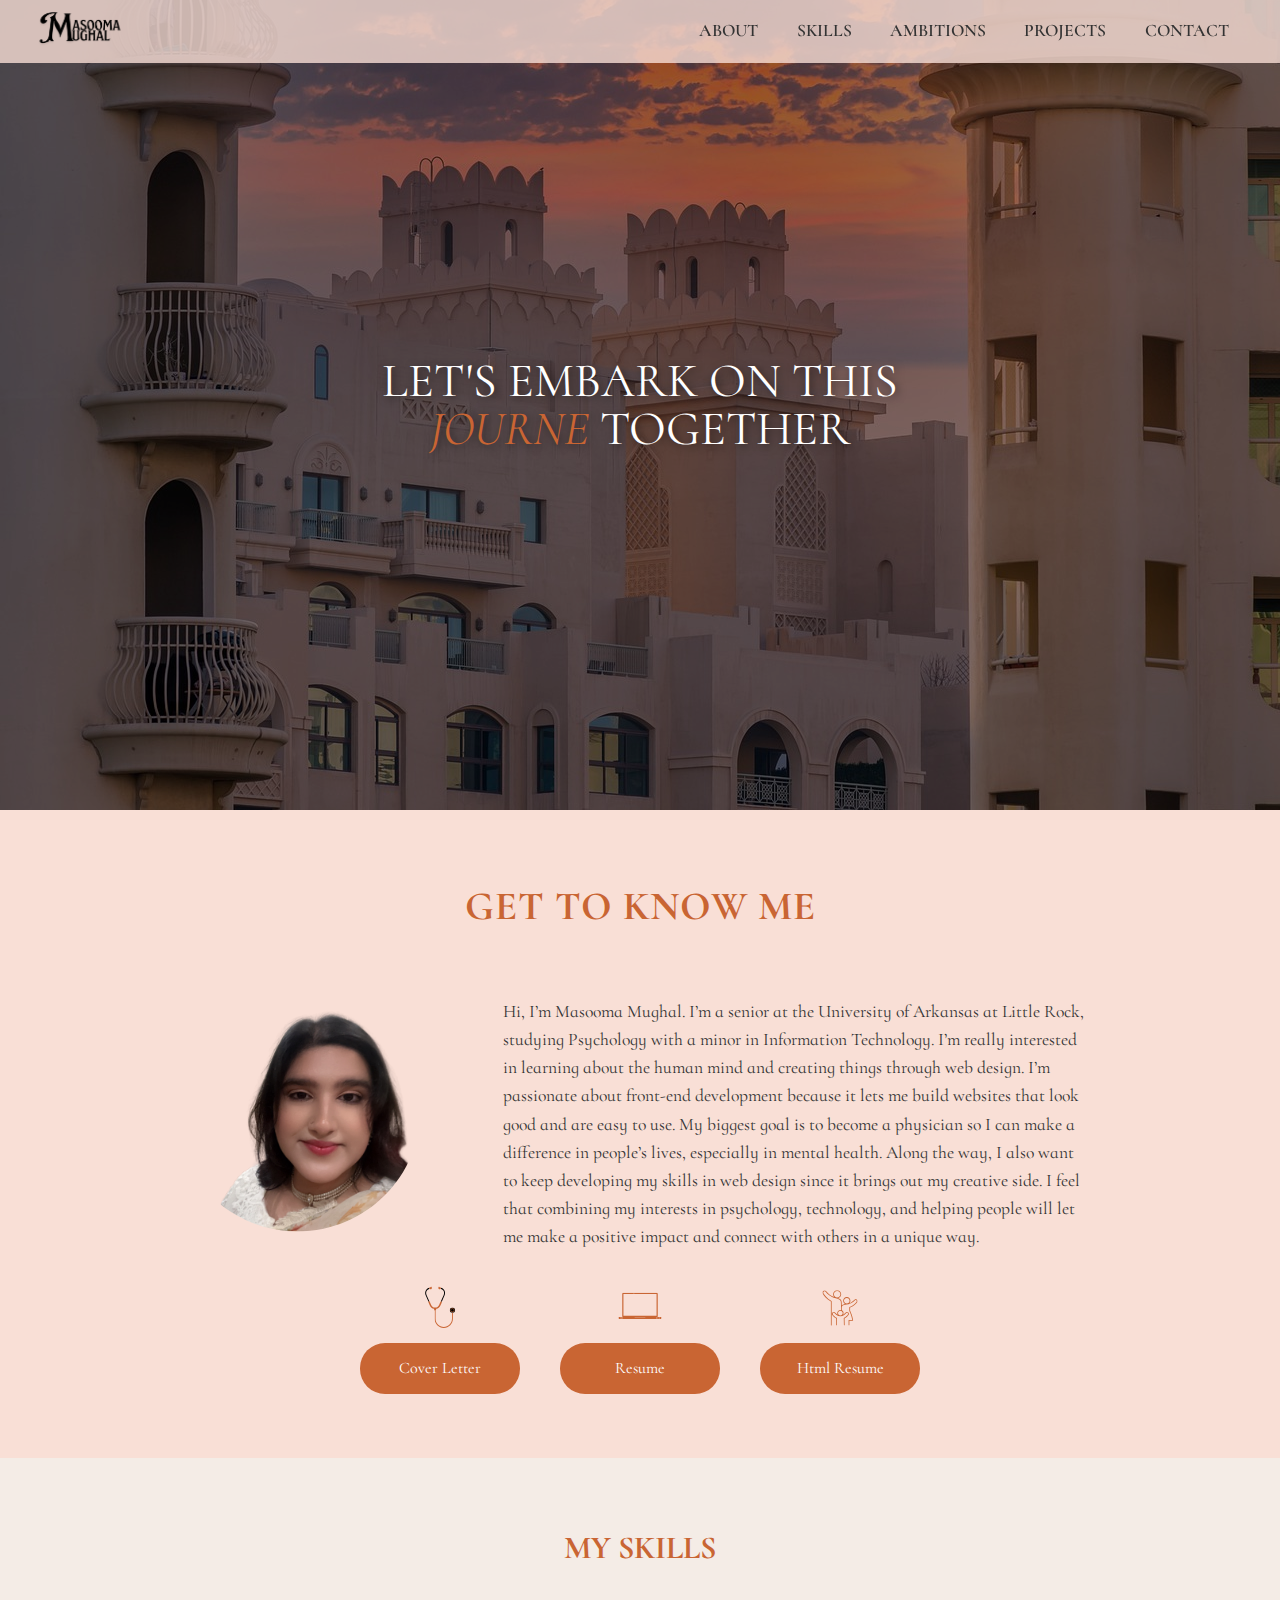
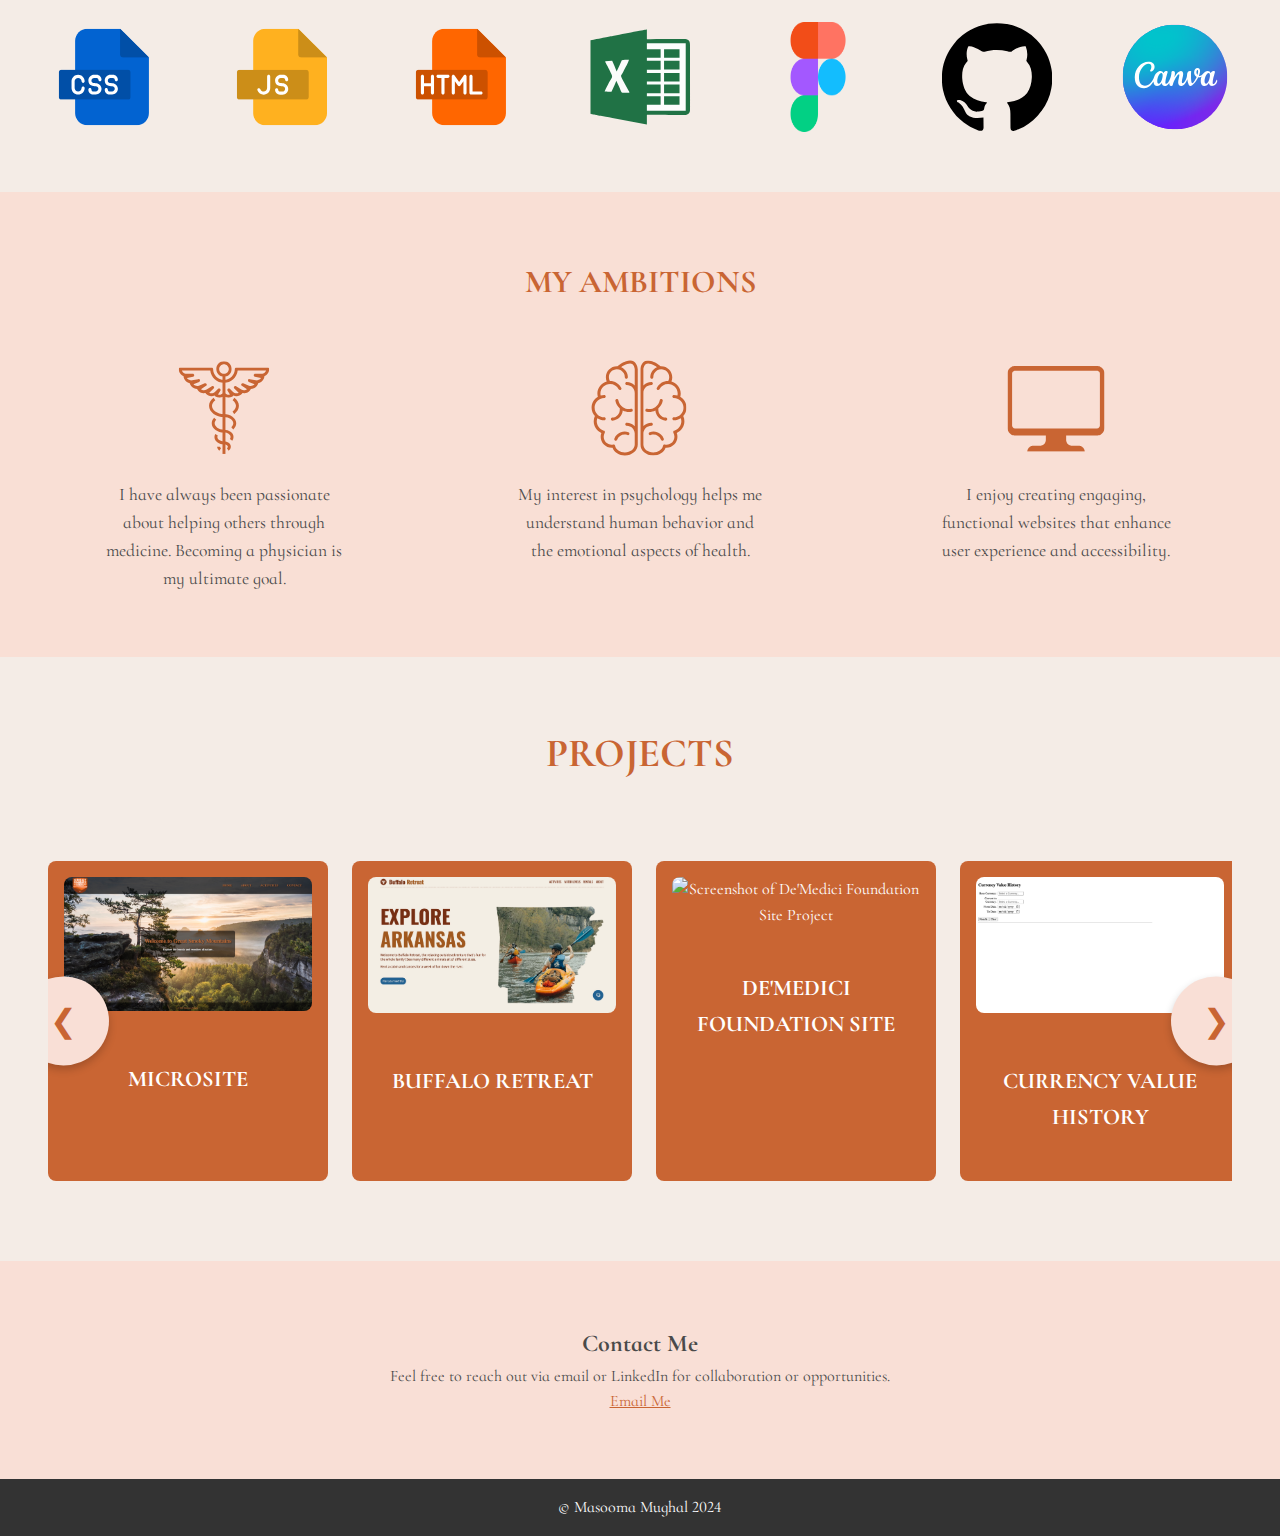
==== index.html @ c928faab "updated portfoilo" ====
<!DOCTYPE html>
<html lang="en">
<head>
   <meta charset="UTF-8">
   <meta name="viewport" content="width=device-width, initial-scale=1.0">
   <title>Masooma Mughal Portfolio</title>
   <!-- Google Fonts -->
   <link href="https://fonts.googleapis.com/css2?family=Cormorant:wght@400;600&family=Cormorant+Infant:wght@400;500&display=swap" rel="stylesheet">
   <!-- Link to stylesheet -->
   <link rel="stylesheet" href="portfolio/assets/css/style.css">
</head>
<body>
  <!-- Navigation Bar -->
<nav>
    <div class="logo">
        <img src="portfolio/assets/img/masooma-logo.svg" alt="Masooma Logo">
    </div>
    <button class="menu-toggle">Menu</button> <!-- Menu button -->
    <ul>
        <li><a href="#about">ABOUT</a></li>
        <li><a href="#skills">SKILLS</a></li>
        <li><a href="#ambitions">AMBITIONS</a></li>
        <li><a href="#portfolio">PROJECTS</a></li>
        <li><a href="#contact">CONTACT</a></li>
    </ul>
</nav>


   <!-- Banner Image Section -->
   <section class="banner-image">
       <img src="portfolio/assets/img/sunset-in-dubai.jpg" alt="Banner Image">
       <div class="banner-text">
        LET'S EMBARK ON THIS<br>
        <span id="dynamic-word">JOURNEY</span> <span class="together">TOGETHER</span>
    </div>
   </section>


  <!-- About Section -->
<section id="about" class="about-section">
    <h2>GET TO KNOW ME</h2>
    <div class="about-content">
        <img src="portfolio/assets/img/sooma-cutout.svg" alt="Masooma's Profile Picture" class="profile-pic">
        <p>Hi, I’m Masooma Mughal. I’m a senior at the University of Arkansas at Little Rock, studying Psychology with a minor in Information Technology. I’m really interested in learning about the human mind and creating things through web design. I’m passionate about front-end development because it lets me build websites that look good and are easy to use. My biggest goal is to become a physician so I can make a difference in people’s lives, especially in mental health. Along the way, I also want to keep developing my skills in web design since it brings out my creative side. I feel that combining my interests in psychology, technology, and helping people will let me make a positive impact and connect with others in a unique way.</p>
    </div>
    
    <div class="buttons">
        <div class="btn-container">
            <img src="portfolio/assets/img/sethscope.svg" alt="Icon 1" class="button-icon">
            <a href="https://drive.google.com/file/d/1x0QxEEJmFG9HMwFj6NWPF2C_slLQtv8p/view?usp=sharing" class="btn" target="_blank">Cover Letter</a>
        </div>
        <div class="btn-container">
            <img src="portfolio/assets/img/laptop.svg" alt="Icon 2" class="button-icon">
            <a href="https://drive.google.com/file/d/1Rj_XB2b33mhzotDaiULtTZigD0vgvh0o/view?usp=sharing" class="btn" target="_blank">Resume</a>
        </div>
        <div class="btn-container">
            <img src="portfolio/assets/img/family.svg" alt="Icon 3" class="button-icon">
            <a href="https://drive.google.com/file/d/1Rj_XB2b33mhzotDaiULtTZigD0vgvh0o/view?usp=sharing" class="btn" target="_blank">Html Resume</a>
        </div>
    </div>
</section>

<!-- Skills Section -->
<section id="my skills" class="skills-section">
    <h2>MY SKILLS</h2>
    <div class="skills-grid">
        <div class="skills">
            <img src="portfolio/assets/img/css.svg" alt="CSS Icon">
            
        </div>
        <div class="skills">
            <img src="portfolio/assets/img/js.svg" alt="excel Icon">
            
        </div>
        <div class="skills">
         <img src="portfolio/assets/img/htmls.svg" alt="Figma Icon">
            
        </div>
        <div class="skills">
         <img src="portfolio/assets/img/excel.svg" alt="JavaScript Icon">
     </div>
 <div class="skills">
  <img src="portfolio/assets/img/figma.png" alt="github Icon">
  
</div>
<div class="skills">
 <img src="portfolio/assets/img/github.svg" alt="html Icon">
 
</div>
<div class="skills">
 <img src="portfolio/assets/img/canvas.svg" alt="canva Icon">
 
</div>
    </div>
</section>

<!-- Ambitions Section -->
   <section id="ambitions" class="ambitions-section">
       <h2>MY AMBITIONS</h2>
       <div class="ambitions-grid">
           <div class="ambition">
               <img src="portfolio/assets/img/medicine-icon.svg" alt="Medicine Icon">
               <p>I have always been passionate about helping others through medicine. Becoming a physician is my ultimate goal.</p>
           </div>
           <div class="ambition">
               <img src="portfolio/assets/img/brain-icon.svg" alt="Psychology Icon">
               <p>My interest in psychology helps me understand human behavior and the emotional aspects of health.</p>
           </div>
           <div class="ambition">
            <img src="portfolio/assets/img/web-design.svg" alt="Psychology Icon">
               <p>I enjoy creating engaging, functional websites that enhance user experience and accessibility.</p>
           </div>
       </div>
   </section>


  <!-- Carousel Section -->
<section id="project" class="project-section">
    <h2>PROJECTS</h2>

    <!-- Carousel container -->
    <div class="carousel-container">
        <!-- Left Button -->
        <button class="carousel-button left-button" aria-label="Scroll Left">&#10094;</button>

        <!-- Carousel (scrollable area) -->
        <div class="carousel">
            <div class="project-card">
                <a href="https://soomamrm.github.io/it-garnet/microsite/home.html" target="_blank">
                    <img src="portfolio/assets/img/microsite.jpeg" alt="Screenshot of Microsite Project" class="project-screenshot">
                    <h3>MICROSITE</h3>
                </a>
            </div>
            <div class="project-card">
                <a href="https://pd-ualr.github.io/buffalo-retreat/index.html" target="_blank">
                    <img src="portfolio/assets/img/buffalo-retreat.jpeg" alt="Screenshot of Buffalo Retreat Project" class="project-screenshot">
                    <h3>BUFFALO RETREAT</h3>
                </a>
            </div>
            <div class="project-card">
                <a href="https://web-projects.net/hoo/" target="_blank">
                    <img src="portfolio/assets/img/demedici.png" alt="Screenshot of De'Medici Foundation Site Project" class="project-screenshot">
                    <h3>DE'MEDICI FOUNDATION SITE</h3>
                </a>
            </div>
            <div class="project-card">
                <a href="https://soomamrm.github.io/it-garnet/currency-value-history/index.html" target="_blank">
                    <img src="portfolio/assets/img/currency.jpeg" alt="Screenshot of Currency Value History Project" class="project-screenshot">
                    <h3>CURRENCY VALUE HISTORY</h3>
                </a>
            </div>
            <div class="project-card">
                <a href="https://soomamrm.github.io/it-garnet/conversions/index.html" target="_blank">
                    <img src="portfolio/assets/img/conversions.jpeg" alt="Screenshot of Conversions Project" class="project-screenshot">
                    <h3>CONVERSIONS</h3>
                </a>
            </div>
            <div class="project-card">
                <a href="https://soomamrm.github.io/it-garnet/validation/index.html" target="_blank">
                    <img src="portfolio/assets/img/registration.jpeg" alt="Screenshot of Validation Project" class="project-screenshot">
                    <h3>VALIDATION</h3>
                </a>
            </div>
            <div class="project-card">
                <a href="https://drive.google.com/file/d/1u0ujUxqV16D5gy06KlxVCawCpDGuU0lc/view?usp=sharing" target="_blank">
                    <img src="portfolio/assets/img/jewlery-data.png" alt="Screenshot of Psychology Writing Example" class="project-screenshot">
                    <h3>DATA SYSTEM EXAMPLE</h3>
                </a>
            </div>
            <div class="project-card">
                <a href="https://drive.google.com/file/d/1u0ujUxqV16D5gy06KlxVCawCpDGuU0lc/view?usp=sharing" target="_blank">
                    <img src="portfolio/assets/img/school-sheets.png" alt="Screenshot of Psychology Writing Example" class="project-screenshot">
                    <h3>DATA SYSTEM EXAMPLE</h3>
                </a>
            </div>
            <div class="project-card">
                <a href="https://drive.google.com/file/d/1u0ujUxqV16D5gy06KlxVCawCpDGuU0lc/view?usp=sharing" target="_blank">
                    <img src="portfolio/assets/img/ticket-sales.png" alt="Screenshot of Psychology Writing Example" class="project-screenshot">
                    <h3>DATA SYSTEM EXAMPLE</h3>
                </a>
            </div>
            <div class="project-card">
                <a href="https://drive.google.com/file/d/1tBxlEsE6HQzP--ibUH8a_XXVNz5GhV8-/view?usp=sharing" target="_blank">
                    <img src="portfolio/assets/img/psyc-writing.jpeg" alt="Screenshot of Psychology Writing Example" class="project-screenshot">
                    <h3>PSYCHOLOGY WRITING EXAMPLE</h3>
                </a>
            </div>
            <div class="project-card">
                <a href="https://drive.google.com/file/d/1In1-hjfKnXlysmwNbu_AYdip2AE2Jyna/view?usp=sharing" target="_blank">
                    <img src="portfolio/assets/img/psyc-research.jpeg" alt="Screenshot of Psychology Research Example" class="project-screenshot">
                    <h3>PSYCHOLOGY WRITING EXAMPLE</h3>
                </a>
            </div>
            <div class="project-card">
                <a href="https://drive.google.com/file/d/1u0ujUxqV16D5gy06KlxVCawCpDGuU0lc/view?usp=sharing" target="_blank">
                    <img src="portfolio/assets/img/psyc-expample.jpeg" alt="Screenshot of Psychology Writing Example" class="project-screenshot">
                    <h3>PSYCHOLOGY WRITING EXAMPLE</h3>
                </a>
            </div>  
        </div>

        <!-- Right Button -->
        <button class="carousel-button right-button" aria-label="Scroll Right">&#10095;</button>
    </div>
</section>
   <!-- Contact Section -->
   <section id="contact" class="contact-section">
       <h2>Contact Me</h2>
       <p>Feel free to reach out via email or LinkedIn for collaboration or opportunities.</p>
       <a href="mailto:masooma@example.com">Email Me</a>
   </section>


   <!-- Footer -->
   <footer>
       <p>© Masooma Mughal 2024</p>
   </footer>


   <!-- JavaScript for typing effect -->
   <script src="portfolio/assets/script/script.js"></script>
</body>
</html>
---- portfolio/assets/css/style.css ----
/* General reset */
* {
    margin: 0;
    padding: 0;
    box-sizing: border-box;
 }
 
 
 body {
    font-family: 'Cormorant Infant', serif;
    line-height: 1.6;
    background-color: rgb(249,223,214); /* Background color */
    color: #4a4a4a; /* Body Text */
 }
 
 
 /* Navbar styling */
 nav {
    display: flex;
    justify-content: space-between;
    align-items: center;
    padding: 0.2em 2em; 
    background-color: rgb(249,223,214,0.8);/* Nav bar color */
    position: fixed;
    width: 100%;
    z-index: 100;
    top: 0;
 }
 
 
 nav ul {
    display: flex;
    list-style: none;
 }
 
 
 nav ul li {
    margin: 0 1.2em; 
 }
 
 
 nav ul li a {
    color: #333;
    text-decoration: none;
    font-family: 'Cormorant', serif;
    font-size: 1.1em; 
    font-weight: 600;
    transition: color 0.3s;
 }
 
 
 nav ul li a:hover {
    color: #C96533;
 }
 
 
 .logo img {
    width: 6rem;
 }
 
 
 /* Banner Image */
 .banner-image {
    position: relative;
    text-align: center;
    color: white;
    height: 90vh;
    overflow: hidden;
 }
 
 
 .banner-image img {
    width: 100%;
    height: 100%;
    object-fit: cover;
    filter: brightness(60%); 
 }
 
 
 /* Phrase on Banner Image */
 .banner-text {
   position: absolute;
   top: 50%;
   left: 50%;
   transform: translate(-50%, -50%);
   font-size: 3em;
   font-family: 'Cormorant', serif;
   color: white;
   text-shadow: 2px 2px 8px rgba(0, 0, 0, 0.5);
   line-height: 1; 
}

#dynamic-word {
   color: #C96533; 
   margin-bottom: 0; 
   font-style: italic; 
}


 
/* Import Google Fonts */
@import url('https://fonts.googleapis.com/css2?family=Cormorant:wght@400;600&family=Cormorant+Infant:wght@400;500&display=swap');

/* About Section */
.about-section {
   padding: 4em 2em;
   background-color: #F9DFD6;
   text-align: center;
}

.about-section h2 {
   font-size: 2.5rem;
   color: #C96533;
   margin-bottom: 1.5em;
   text-transform: uppercase;
   letter-spacing: 1px;
   font-family: 'Cormorant', serif;
}

.about-content {
   display: grid;
   grid-template-columns: 1fr 2fr;
   gap: 20px;
   align-items: center;
   max-width: 900px;
   margin: 0 auto;
   text-align: left;
}

.profile-pic {
   width: 250px;
   height: 250px;
   border-radius: 50%;
   object-fit: cover;
   position: relative;
   z-index: 2;
}

.about-content p {
   font-size: 1.1rem;
   line-height: 1.6;
   color: #333;
   max-width: 600px;
   margin: 0 auto;
   font-weight: normal;
   font-family: 'Cormorant Infant', serif;
}

.buttons {
   display: flex;
   justify-content: center;
   gap: 40px;
   margin-top: 2em;
}

.btn-container {
   display: flex;
   flex-direction: column;
   align-items: center;
   text-align: center;
}

.button-icon {
   width: 50px;
   height: 50px;
   margin-bottom: 10px;
   transition: transform 0.3s ease;
}

.button-icon:hover {
   transform: scale(1.2);
}

.btn {
   padding: 0.8em 1.5em; /* Reduced padding for a slimmer button */
   background-color: #C96533;
   color: #fff;
   font-size: 1rem; /* Adjusted font size for balance */
   text-decoration: none;
   border-radius: 25px;
   display: inline-block;
   width: 160px; /* Fixed width to ensure all buttons are uniform */
   text-align: center;
   transition: background-color 0.3s ease, transform 0.3s ease;
}

.btn:hover {
   background-color: #a5532b;
   transform: translateY(-5px);
}

.btn:active {
   transform: translateY(1px);
}

 
 
 /* Ambitions Section */
 .ambitions-section {
    padding: 4em 2em;
    background-color: #f9dfd5; 
    text-align: center;
    margin-top: -20px; 
 }
 
 
 .ambitions-section h2 {
    font-size: 2em;
    font-weight: bold; 
    margin-bottom: 1.5em; 
    color:#C96533
 }
 
 
 .ambitions-grid {
    display: grid;
    grid-template-columns: repeat(3, 1fr); 
    gap: 2em; 
    justify-items: center; 
 }
 
 
 .ambition {
    display: flex;
    flex-direction: column;
    align-items: center;
    width: 250px; 
    text-align: center;
 }
 
 
 .ambition img, .ambition svg {
    width: 110px; 
    height: 110px;
    margin-bottom: 1em;
 }
 
 
 .ambition svg {
    stroke: #C96533; 
    stroke-width: 1.5; 
 }
 
 
 .ambition p {
    font-size: 1.1em;
    color: #4a4a4a; 
    line-height: 1.6;
 }

 /* Skills Section */
.skills-section {
   padding: 4em 2em;
   background-color: #f4ece6; /* Matching background color with Ambitions */
   text-align: center;
}

.skills-section h2 {
   font-size: 2em;
   font-weight: bold;
   margin-bottom: 1.5em;
   color:#C96533
}

.skills-grid {
   display: grid;
   grid-template-columns: repeat(auto-fit, minmax(120px, 1fr)); /* Flexible columns */
   gap: 2em;
   justify-items: center;
}

.skills {
   display: flex;
   flex-direction: column;
   align-items: center;
   text-align: center;
}

.skills img, .skills svg {
   width: 110px;
   height: 110px;
   margin-bottom: 1em;
}

.skills svg {
   stroke: #C96533;
   stroke-width: 1.5;
}

.skills p {
   font-size: 1.1em;
   color: #4a4a4a;
   line-height: 1.6;
}

/* Skills Section Image and SVG hover effect */
.skills img,
.skills svg {
    transition: transform 0.3s ease, opacity 0.3s ease; /* Smooth transition for transform and opacity */
}

/* Hover effect */
.skills img:hover,
.skills svg:hover {
    transform: scale(1.2); /* Slight zoom effect */
    opacity: 0.8; /* Slight opacity reduction */
}

/* Project Section */
.project-section {
   padding: 4em 2em;
   background-color: #f4ece6;
   text-align: center;
}

.project-section h2 {
   color: #C96533;
   font-family: 'Cormorant', serif;
   font-size: 2.5rem;
   margin-bottom: 1.5em;
}

/* Carousel container styles */
.carousel-container {
   position: relative;
   display: flex;
   align-items: center;
   justify-content: center;
   overflow: hidden;
   width: calc(100% - 2em); /* Adjust to show only 3 cards */
   margin: 0 auto;
}

/* Carousel (scrollable area) */
.carousel {
   display: flex;
   gap: 1.5em; /* Adjusted gap between cards */
   overflow-x: auto;
   scroll-behavior: smooth;
   padding: 1em 0;
   width: calc(100% * 3); /* Ensures 3 cards are shown */
   -ms-overflow-style: none;  /* Hide scrollbar in IE */
   scrollbar-width: none;  /* Hide scrollbar in Firefox */
}

.carousel::-webkit-scrollbar {
   display: none;  /* Hide scrollbar in Webkit browsers (Chrome, Safari) */
}

/* Project Card Styles */
.project-card {
   min-width: 280px; /* Larger width for the cards */
   max-width: 320px; /* Larger max width for the cards */
   background-color: #C96533; /* Updated background color */
   padding: 1em;
   color: white;
   text-align: center;
   border-radius: 8px;
   transition: transform 0.3s;
   text-decoration: none; /* Remove link highlighting */
}

.project-card h3 {
   color: white;
   font-size: 1.4rem; /* Slightly larger text size */
}

.project-card:hover {
   transform: scale(1.1); /* Slight zoom on hover */
}

.project-screenshot {
   width: 100%;
   height: auto;
   border-radius: 8px;
   margin-bottom: 0.5em;
}

/* Button styles for carousel */
.carousel-button {
   position: absolute;
   top: 50%;
   transform: translateY(-50%);
   background-color: #F9DFD6; /* Light color to contrast the buttons */
   color: #C96533; /* Button color to match the theme */
   border: none;
   font-size: 2rem;
   cursor: pointer;
   padding: 0.8em 1em;
   border-radius: 50%;
   z-index: 2;
   box-shadow: 0 4px 8px rgba(0, 0, 0, 0.2); /* Added shadow for visibility */
}

.left-button {
   left: -30px;
}

.right-button {
   right: -30px;
}

/* Button hover effect */
.carousel-button:hover {
   background-color: #C96533;
   color: white;
}
/* Ensure no underline for links or text in the carousel */
.carousel .project-card a {
   text-decoration: none; /* Removes underline */
   color: white; /* Keeps the text color white if needed */
}

/* Add any other styles to make sure the text appears as you want without underlines */
.carousel .project-card h3 {
   color: white;
   font-size: 1.4rem;
   font-weight: bold;
   margin-top: 1.5em;
}

 
 /* Contact Section */
 .contact-section {
    padding: 4em 2em;
    background-color: #F9DFD6; 
    text-align: center;
 }
 
 
 .contact-section a {
    color: #C96533; 
 }
 
 
 /* Footer */
 footer {
    text-align: center;
    padding: 1em;
    background-color: #333;
    color: white;
 }
 /* Mobile Styles */
@media (max-width: 768px) {
   nav {
      display:block;
       padding: 1em; 
   }

   .about-content  {
      grid-template-columns:1fr;
   }

   .ambitions-grid {
      grid-template-columns:1fr;
   }

   .projects-grid {
      grid-template-columns:1fr;
   }

   nav ul {
       flex-direction: column; /* Stack menu items vertically */
       width: 100%; /* Make ul take full width */
       padding: 0; /* Remove padding */
       display: none; /* Hide the menu by default */
   }

   nav.active ul {
       display: flex; /* Show the menu when nav is active */
   }

   nav ul li {
       margin: 0.5em 0; /* Spacing between items */
       width: 100%; /* Full width for each item */
   }

   .menu-toggle {
       display: block; /* Show menu toggle button */
       cursor: pointer;
       padding: 0.5em 1em; 
       background-color: #C96533; 
       color: white; 
       border: none;
       border-radius: 5px; /* Rounded corners */
   }
}

/* Hide the toggle button by default on larger screens */
@media (min-width: 769px) {
   .menu-toggle {
       display: none; /* Hide toggle button on larger screens */
   }
}

/* Tablet Styles */
@media (min-width: 769px) and (max-width: 1024px) {
   .projects-grid {
       grid-template-columns: repeat(2, 1fr); /* Two columns on tablet */
   }

   .project-card {
       padding: 1.5em; 
   }

   .banner-text {
       font-size: 2.5em; 
   }
}
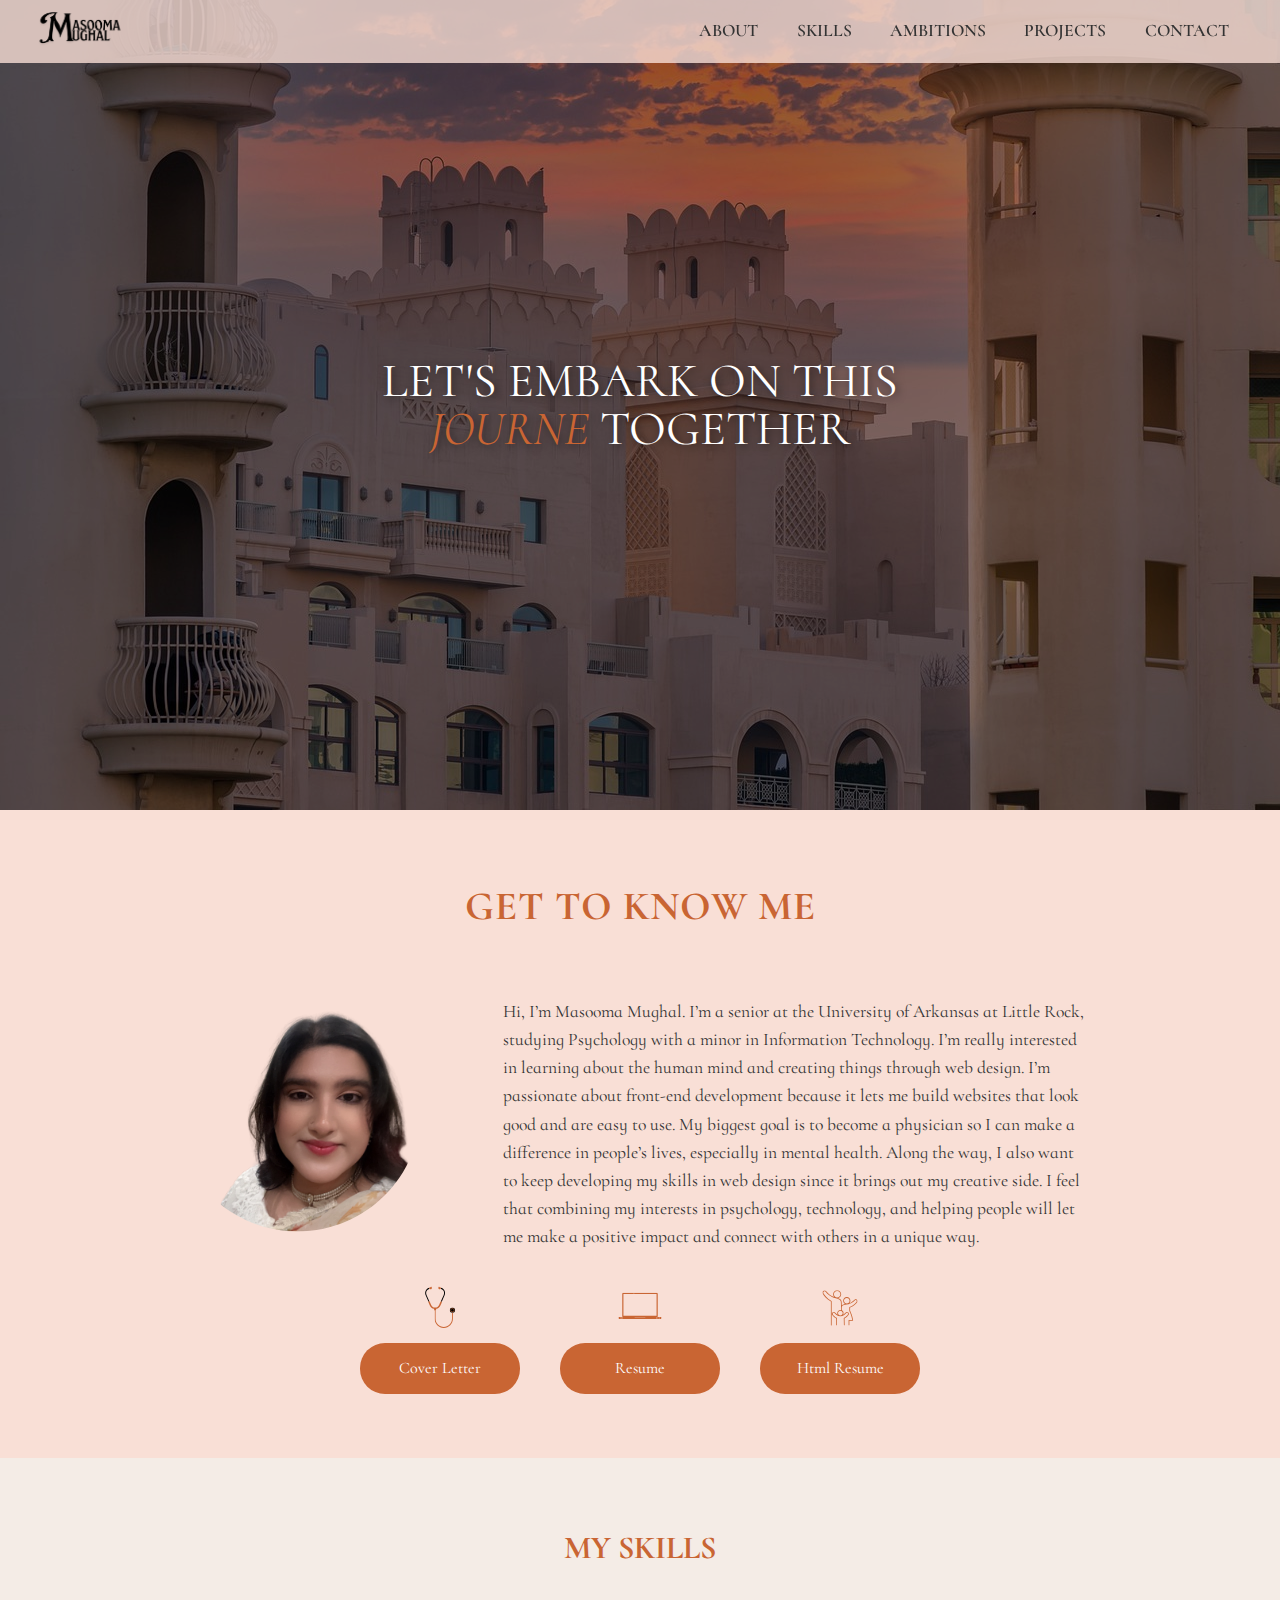
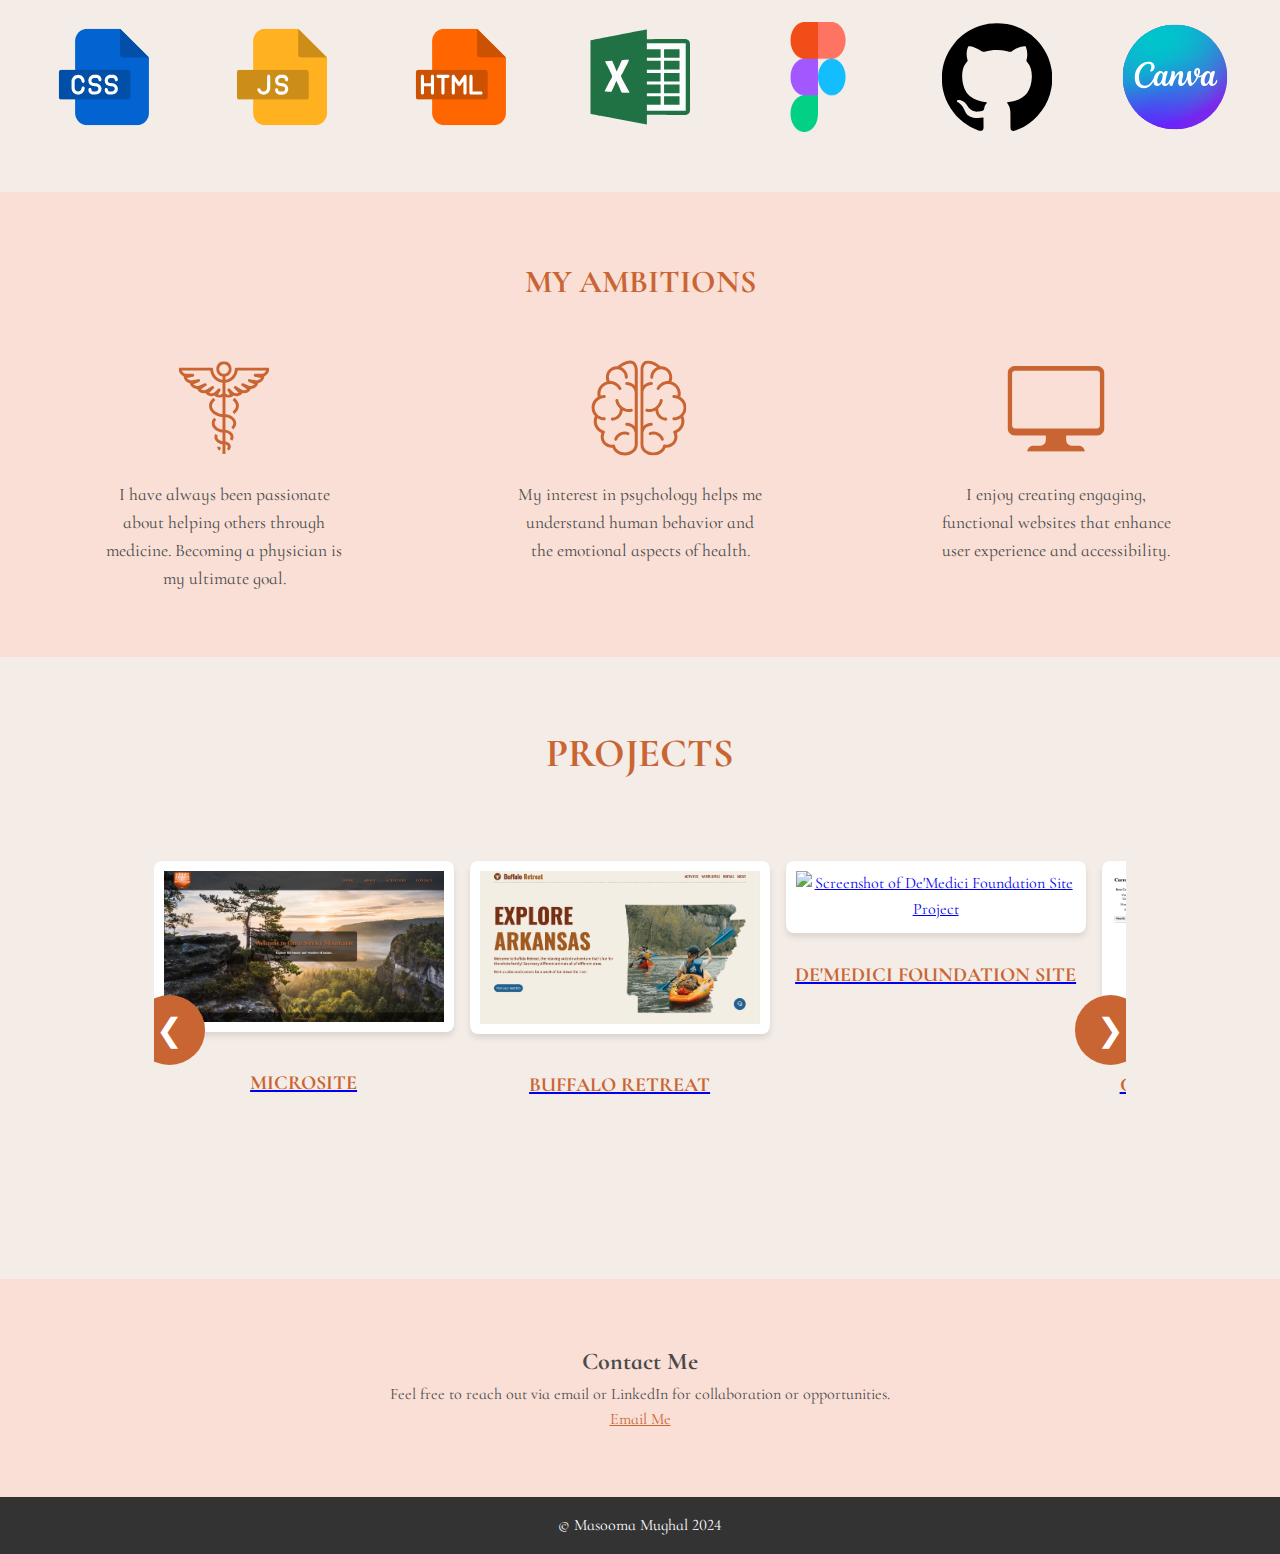
==== commit 99677c6b: "updated portfoilo" ====
--- a/index.html
+++ b/index.html
@@ -125,73 +125,74 @@
 
         <!-- Carousel (scrollable area) -->
         <div class="carousel">
-            <div class="project-card">
+            <!-- Project Images with Text -->
+            <div class="project">
                 <a href="https://soomamrm.github.io/it-garnet/microsite/home.html" target="_blank">
                     <img src="portfolio/assets/img/microsite.jpeg" alt="Screenshot of Microsite Project" class="project-screenshot">
                     <h3>MICROSITE</h3>
                 </a>
             </div>
-            <div class="project-card">
+            <div class="project">
                 <a href="https://pd-ualr.github.io/buffalo-retreat/index.html" target="_blank">
                     <img src="portfolio/assets/img/buffalo-retreat.jpeg" alt="Screenshot of Buffalo Retreat Project" class="project-screenshot">
                     <h3>BUFFALO RETREAT</h3>
                 </a>
             </div>
-            <div class="project-card">
+            <div class="project">
                 <a href="https://web-projects.net/hoo/" target="_blank">
                     <img src="portfolio/assets/img/demedici.png" alt="Screenshot of De'Medici Foundation Site Project" class="project-screenshot">
                     <h3>DE'MEDICI FOUNDATION SITE</h3>
                 </a>
             </div>
-            <div class="project-card">
+            <div class="project">
                 <a href="https://soomamrm.github.io/it-garnet/currency-value-history/index.html" target="_blank">
                     <img src="portfolio/assets/img/currency.jpeg" alt="Screenshot of Currency Value History Project" class="project-screenshot">
                     <h3>CURRENCY VALUE HISTORY</h3>
                 </a>
             </div>
-            <div class="project-card">
+            <div class="project">
                 <a href="https://soomamrm.github.io/it-garnet/conversions/index.html" target="_blank">
                     <img src="portfolio/assets/img/conversions.jpeg" alt="Screenshot of Conversions Project" class="project-screenshot">
                     <h3>CONVERSIONS</h3>
                 </a>
             </div>
-            <div class="project-card">
+            <div class="project">
                 <a href="https://soomamrm.github.io/it-garnet/validation/index.html" target="_blank">
                     <img src="portfolio/assets/img/registration.jpeg" alt="Screenshot of Validation Project" class="project-screenshot">
                     <h3>VALIDATION</h3>
                 </a>
             </div>
-            <div class="project-card">
-                <a href="https://drive.google.com/file/d/1u0ujUxqV16D5gy06KlxVCawCpDGuU0lc/view?usp=sharing" target="_blank">
-                    <img src="portfolio/assets/img/jewlery-data.png" alt="Screenshot of Psychology Writing Example" class="project-screenshot">
+            <div class="project">
+                <a href="https://drive.google.com/file/d/1u0ujUxqV16D5gy06KlxVCawCpDGuU0lc/view?usp=sharing" target="_blank">
+                    <img src="portfolio/assets/img/jewlery-data.png" alt="Screenshot of Data System Example" class="project-screenshot">
                     <h3>DATA SYSTEM EXAMPLE</h3>
                 </a>
             </div>
-            <div class="project-card">
-                <a href="https://drive.google.com/file/d/1u0ujUxqV16D5gy06KlxVCawCpDGuU0lc/view?usp=sharing" target="_blank">
-                    <img src="portfolio/assets/img/school-sheets.png" alt="Screenshot of Psychology Writing Example" class="project-screenshot">
+            <div class="project">
+                <a href="https://drive.google.com/file/d/1u0ujUxqV16D5gy06KlxVCawCpDGuU0lc/view?usp=sharing" target="_blank">
+                    <img src="portfolio/assets/img/school-sheets.png" alt="Screenshot of Data System Example" class="project-screenshot">
                     <h3>DATA SYSTEM EXAMPLE</h3>
                 </a>
             </div>
-            <div class="project-card">
-                <a href="https://drive.google.com/file/d/1u0ujUxqV16D5gy06KlxVCawCpDGuU0lc/view?usp=sharing" target="_blank">
-                    <img src="portfolio/assets/img/ticket-sales.png" alt="Screenshot of Psychology Writing Example" class="project-screenshot">
+            <div class="project">
+                <a href="https://drive.google.com/file/d/1u0ujUxqV16D5gy06KlxVCawCpDGuU0lc/view?usp=sharing" target="_blank">
+                    <img src="portfolio/assets/img/ticket-sales.png" alt="Screenshot of Data System Example" class="project-screenshot">
                     <h3>DATA SYSTEM EXAMPLE</h3>
                 </a>
             </div>
-            <div class="project-card">
+            <div class="project">
                 <a href="https://drive.google.com/file/d/1tBxlEsE6HQzP--ibUH8a_XXVNz5GhV8-/view?usp=sharing" target="_blank">
                     <img src="portfolio/assets/img/psyc-writing.jpeg" alt="Screenshot of Psychology Writing Example" class="project-screenshot">
                     <h3>PSYCHOLOGY WRITING EXAMPLE</h3>
                 </a>
             </div>
-            <div class="project-card">
+            <div class="project">
                 <a href="https://drive.google.com/file/d/1In1-hjfKnXlysmwNbu_AYdip2AE2Jyna/view?usp=sharing" target="_blank">
                     <img src="portfolio/assets/img/psyc-research.jpeg" alt="Screenshot of Psychology Research Example" class="project-screenshot">
-                    <h3>PSYCHOLOGY WRITING EXAMPLE</h3>
-                </a>
-            </div>
-            <div class="project-card">
+                    <h3>PSYCHOLOGY RESEARCH EXAMPLE</h3>
+                </a>
+            </div>
+            <div class="project">
                 <a href="https://drive.google.com/file/d/1u0ujUxqV16D5gy06KlxVCawCpDGuU0lc/view?usp=sharing" target="_blank">
                     <img src="portfolio/assets/img/psyc-expample.jpeg" alt="Screenshot of Psychology Writing Example" class="project-screenshot">
                     <h3>PSYCHOLOGY WRITING EXAMPLE</h3>
--- a/portfolio/assets/css/style.css
+++ b/portfolio/assets/css/style.css
@@ -327,53 +327,55 @@
    align-items: center;
    justify-content: center;
    overflow: hidden;
-   width: calc(100% - 2em); /* Adjust to show only 3 cards */
+   max-width: 80%; /* Adjust width as needed */
    margin: 0 auto;
 }
 
 /* Carousel (scrollable area) */
 .carousel {
    display: flex;
-   gap: 1.5em; /* Adjusted gap between cards */
+   gap: 1em;
    overflow-x: auto;
    scroll-behavior: smooth;
    padding: 1em 0;
-   width: calc(100% * 3); /* Ensures 3 cards are shown */
-   -ms-overflow-style: none;  /* Hide scrollbar in IE */
-   scrollbar-width: none;  /* Hide scrollbar in Firefox */
-}
-
+   width: 100%;
+   -webkit-overflow-scrolling: touch; /* For smoother scrolling on mobile */
+}
+
+/* Hide scrollbar */
 .carousel::-webkit-scrollbar {
-   display: none;  /* Hide scrollbar in Webkit browsers (Chrome, Safari) */
-}
-
-/* Project Card Styles */
-.project-card {
-   min-width: 280px; /* Larger width for the cards */
-   max-width: 320px; /* Larger max width for the cards */
-   background-color: #C96533; /* Updated background color */
-   padding: 1em;
-   color: white;
-   text-align: center;
-   border-radius: 8px;
-   transition: transform 0.3s;
-   text-decoration: none; /* Remove link highlighting */
-}
-
-.project-card h3 {
-   color: white;
-   font-size: 1.4rem; /* Slightly larger text size */
-}
-
-.project-card:hover {
-   transform: scale(1.1); /* Slight zoom on hover */
+   display: none; /* Hide scrollbar in WebKit browsers (Chrome, Safari) */
+}
+
+.carousel {
+   scrollbar-width: none; /* Hide scrollbar in Firefox */
+}
+
+/* Individual project image and text */
+.project {
+   min-width: 300px;
+   max-width: 350px;
+   text-align: center;
+   margin-bottom: 2em;
 }
 
 .project-screenshot {
    width: 100%;
    height: auto;
    border-radius: 8px;
-   margin-bottom: 0.5em;
+   margin-bottom: 1em;
+   transition: transform 0.3s ease-in-out;
+   background-color: white; /* Fix image blending with background */
+   padding: 10px; /* Add padding around images to prevent blending */
+   box-shadow: 0 4px 6px rgba(0, 0, 0, 0.1); /* Subtle shadow around images */
+}
+
+/* Project text style */
+.project h3 {
+   font-size: 1.25rem;
+   font-weight: bold;
+   color: #C96533;
+   margin-top: 0.5em;
 }
 
 /* Button styles for carousel */
@@ -381,42 +383,27 @@
    position: absolute;
    top: 50%;
    transform: translateY(-50%);
-   background-color: #F9DFD6; /* Light color to contrast the buttons */
-   color: #C96533; /* Button color to match the theme */
+   background-color: #C96533;
+   color: white;
    border: none;
    font-size: 2rem;
    cursor: pointer;
-   padding: 0.8em 1em;
+   padding: 0.5em 0.7em;
    border-radius: 50%;
    z-index: 2;
-   box-shadow: 0 4px 8px rgba(0, 0, 0, 0.2); /* Added shadow for visibility */
 }
 
 .left-button {
-   left: -30px;
+   left: -20px;
 }
 
 .right-button {
-   right: -30px;
-}
-
-/* Button hover effect */
+   right: -20px;
+}
+
+/* Optional styling for button hover */
 .carousel-button:hover {
-   background-color: #C96533;
-   color: white;
-}
-/* Ensure no underline for links or text in the carousel */
-.carousel .project-card a {
-   text-decoration: none; /* Removes underline */
-   color: white; /* Keeps the text color white if needed */
-}
-
-/* Add any other styles to make sure the text appears as you want without underlines */
-.carousel .project-card h3 {
-   color: white;
-   font-size: 1.4rem;
-   font-weight: bold;
-   margin-top: 1.5em;
+   background-color: #a5532b;
 }
 
  
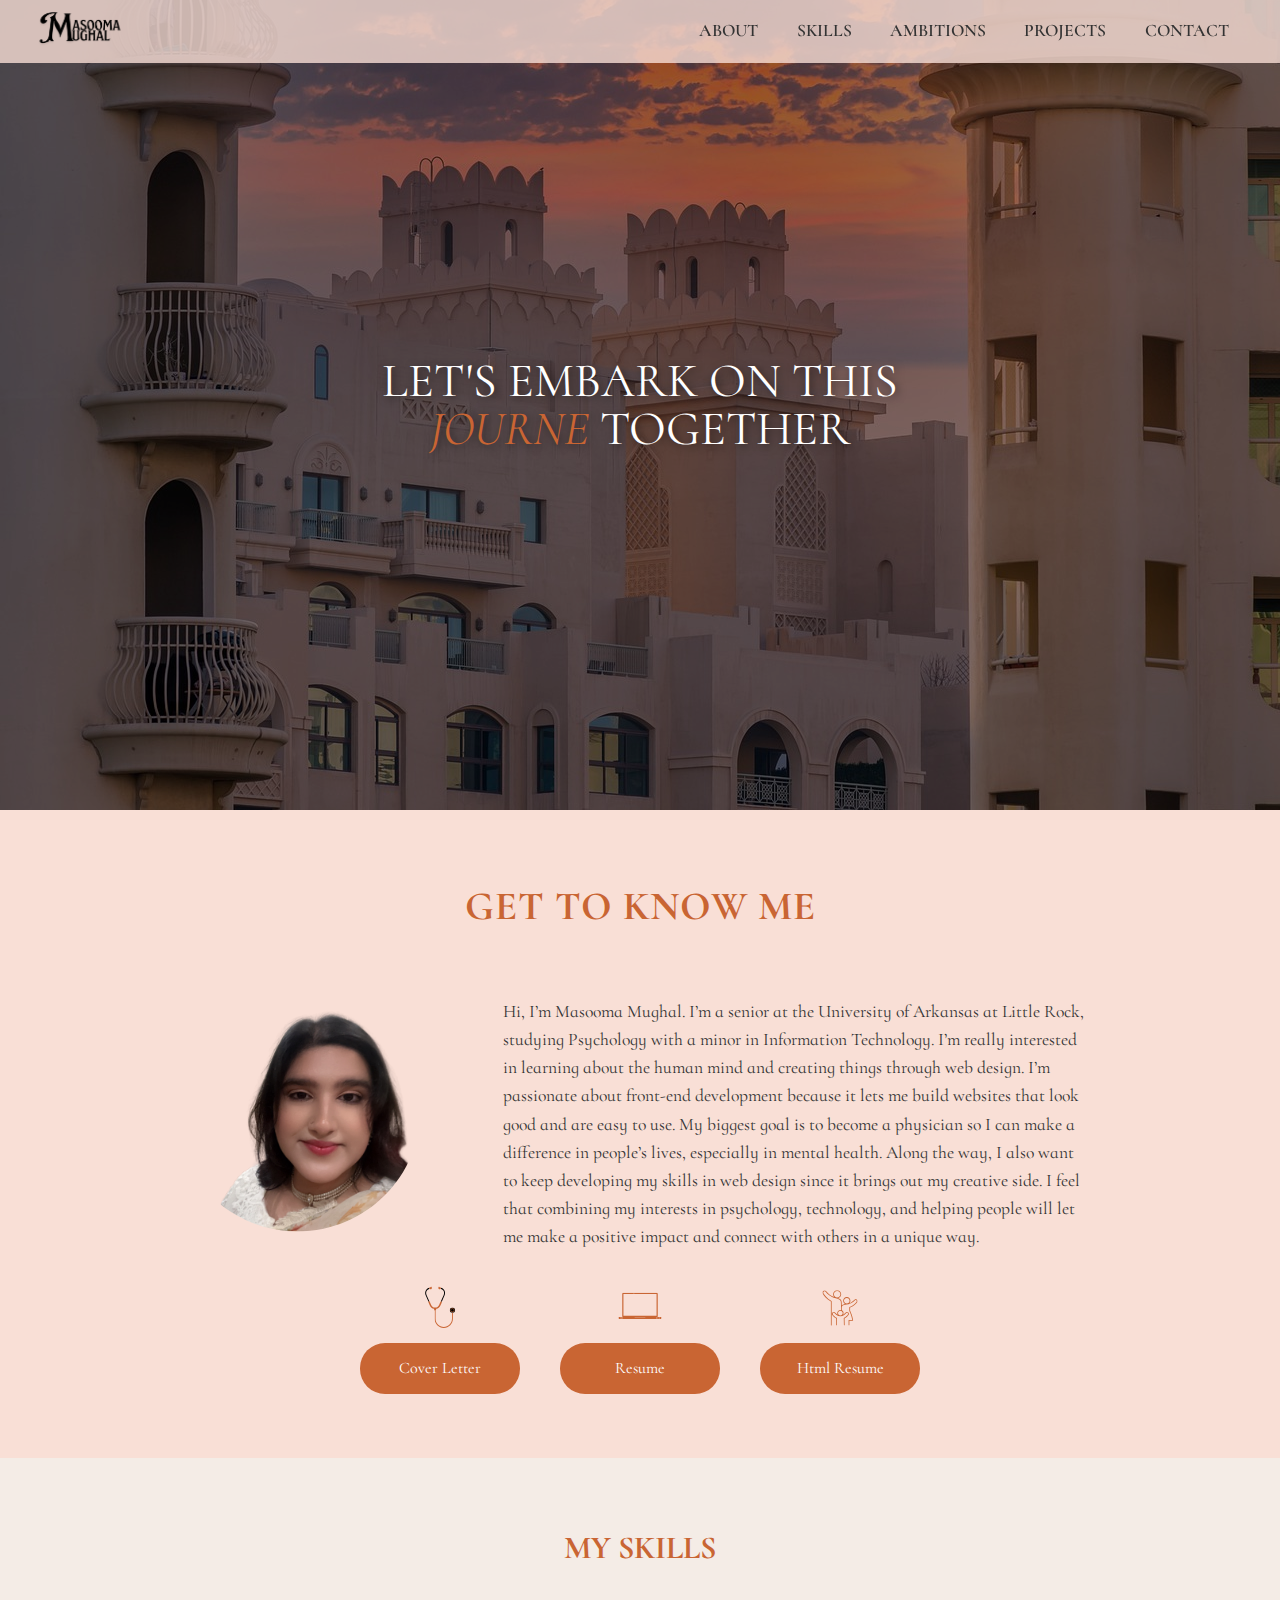
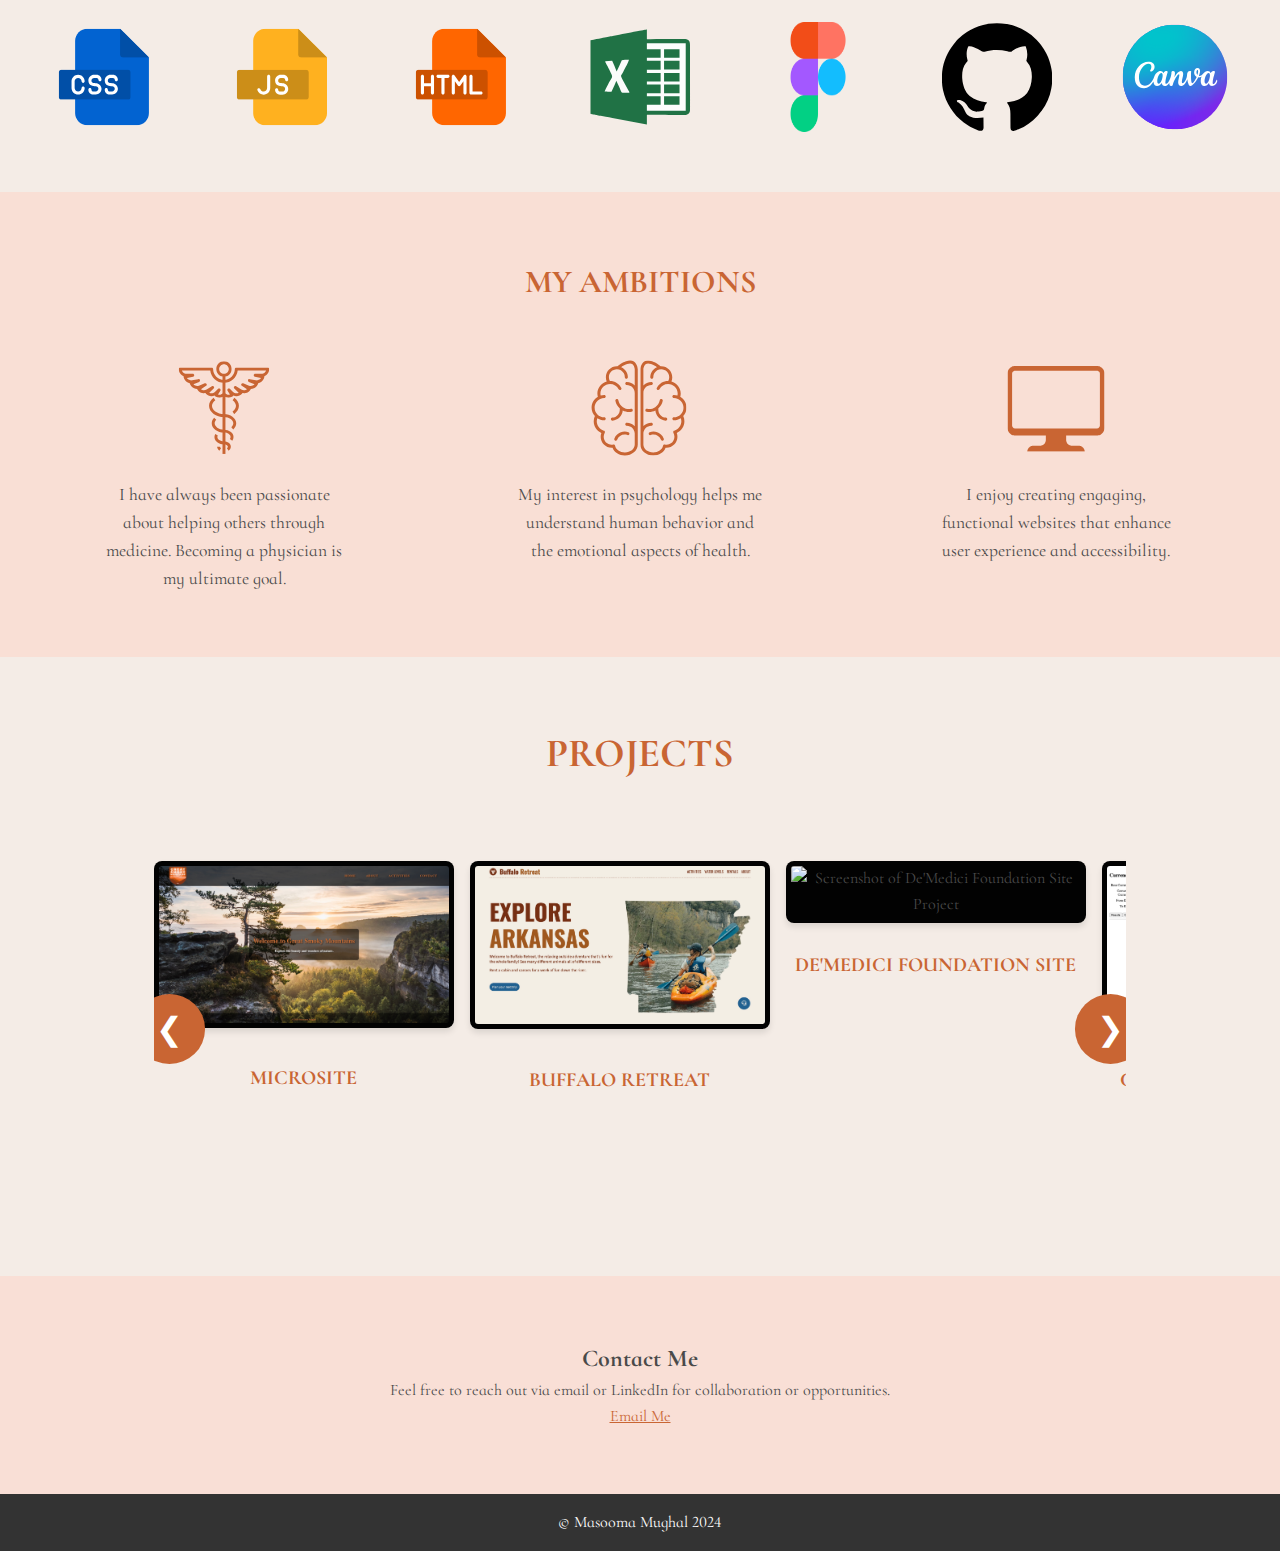
==== commit e93eacad: "updated portfoilo" ====
--- a/index.html
+++ b/index.html
@@ -163,19 +163,19 @@
                 </a>
             </div>
             <div class="project">
-                <a href="https://drive.google.com/file/d/1u0ujUxqV16D5gy06KlxVCawCpDGuU0lc/view?usp=sharing" target="_blank">
+                <a href="https://docs.google.com/spreadsheets/d/1TkUu-8YMEBuUVb1XCyXAUxa-gLBcnwM6LP5XkiL4Hwk/edit?usp=sharing" target="_blank">
                     <img src="portfolio/assets/img/jewlery-data.png" alt="Screenshot of Data System Example" class="project-screenshot">
                     <h3>DATA SYSTEM EXAMPLE</h3>
                 </a>
             </div>
             <div class="project">
-                <a href="https://drive.google.com/file/d/1u0ujUxqV16D5gy06KlxVCawCpDGuU0lc/view?usp=sharing" target="_blank">
+                <a href="https://docs.google.com/spreadsheets/d/1IXce8V0ILVkxjve1VhMxHll9zXuODZoH9Ok0LxCX2GQ/edit?usp=sharing" target="_blank">
                     <img src="portfolio/assets/img/school-sheets.png" alt="Screenshot of Data System Example" class="project-screenshot">
                     <h3>DATA SYSTEM EXAMPLE</h3>
                 </a>
             </div>
             <div class="project">
-                <a href="https://drive.google.com/file/d/1u0ujUxqV16D5gy06KlxVCawCpDGuU0lc/view?usp=sharing" target="_blank">
+                <a href="https://docs.google.com/spreadsheets/d/1j6nMpRkIY3IoO6V239IEP7b6JDfuPulKd2sSK92dLC8/edit?usp=sharing" target="_blank">
                     <img src="portfolio/assets/img/ticket-sales.png" alt="Screenshot of Data System Example" class="project-screenshot">
                     <h3>DATA SYSTEM EXAMPLE</h3>
                 </a>
--- a/portfolio/assets/css/style.css
+++ b/portfolio/assets/css/style.css
@@ -365,9 +365,14 @@
    border-radius: 8px;
    margin-bottom: 1em;
    transition: transform 0.3s ease-in-out;
-   background-color: white; /* Fix image blending with background */
-   padding: 10px; /* Add padding around images to prevent blending */
+   background-color: rgb(2, 2, 2); /* Fix image blending with background */
+   padding: 5px; /* Add padding around images to prevent blending */
    box-shadow: 0 4px 6px rgba(0, 0, 0, 0.1); /* Subtle shadow around images */
+}
+
+/* Add hover effect on images */
+.project-screenshot:hover {
+   transform: scale(1.05); /* Slightly zoom on hover */
 }
 
 /* Project text style */
@@ -376,6 +381,14 @@
    font-weight: bold;
    color: #C96533;
    margin-top: 0.5em;
+   text-decoration: none; /* Remove underline */
+}
+
+/* Ensure links don’t have underlines */
+.project a {
+   text-decoration: none;
+   color: inherit; /* Ensures link color is inherited */
+   display: block;
 }
 
 /* Button styles for carousel */
@@ -406,6 +419,10 @@
    background-color: #a5532b;
 }
 
+
+
+
+
  
  /* Contact Section */
  .contact-section {
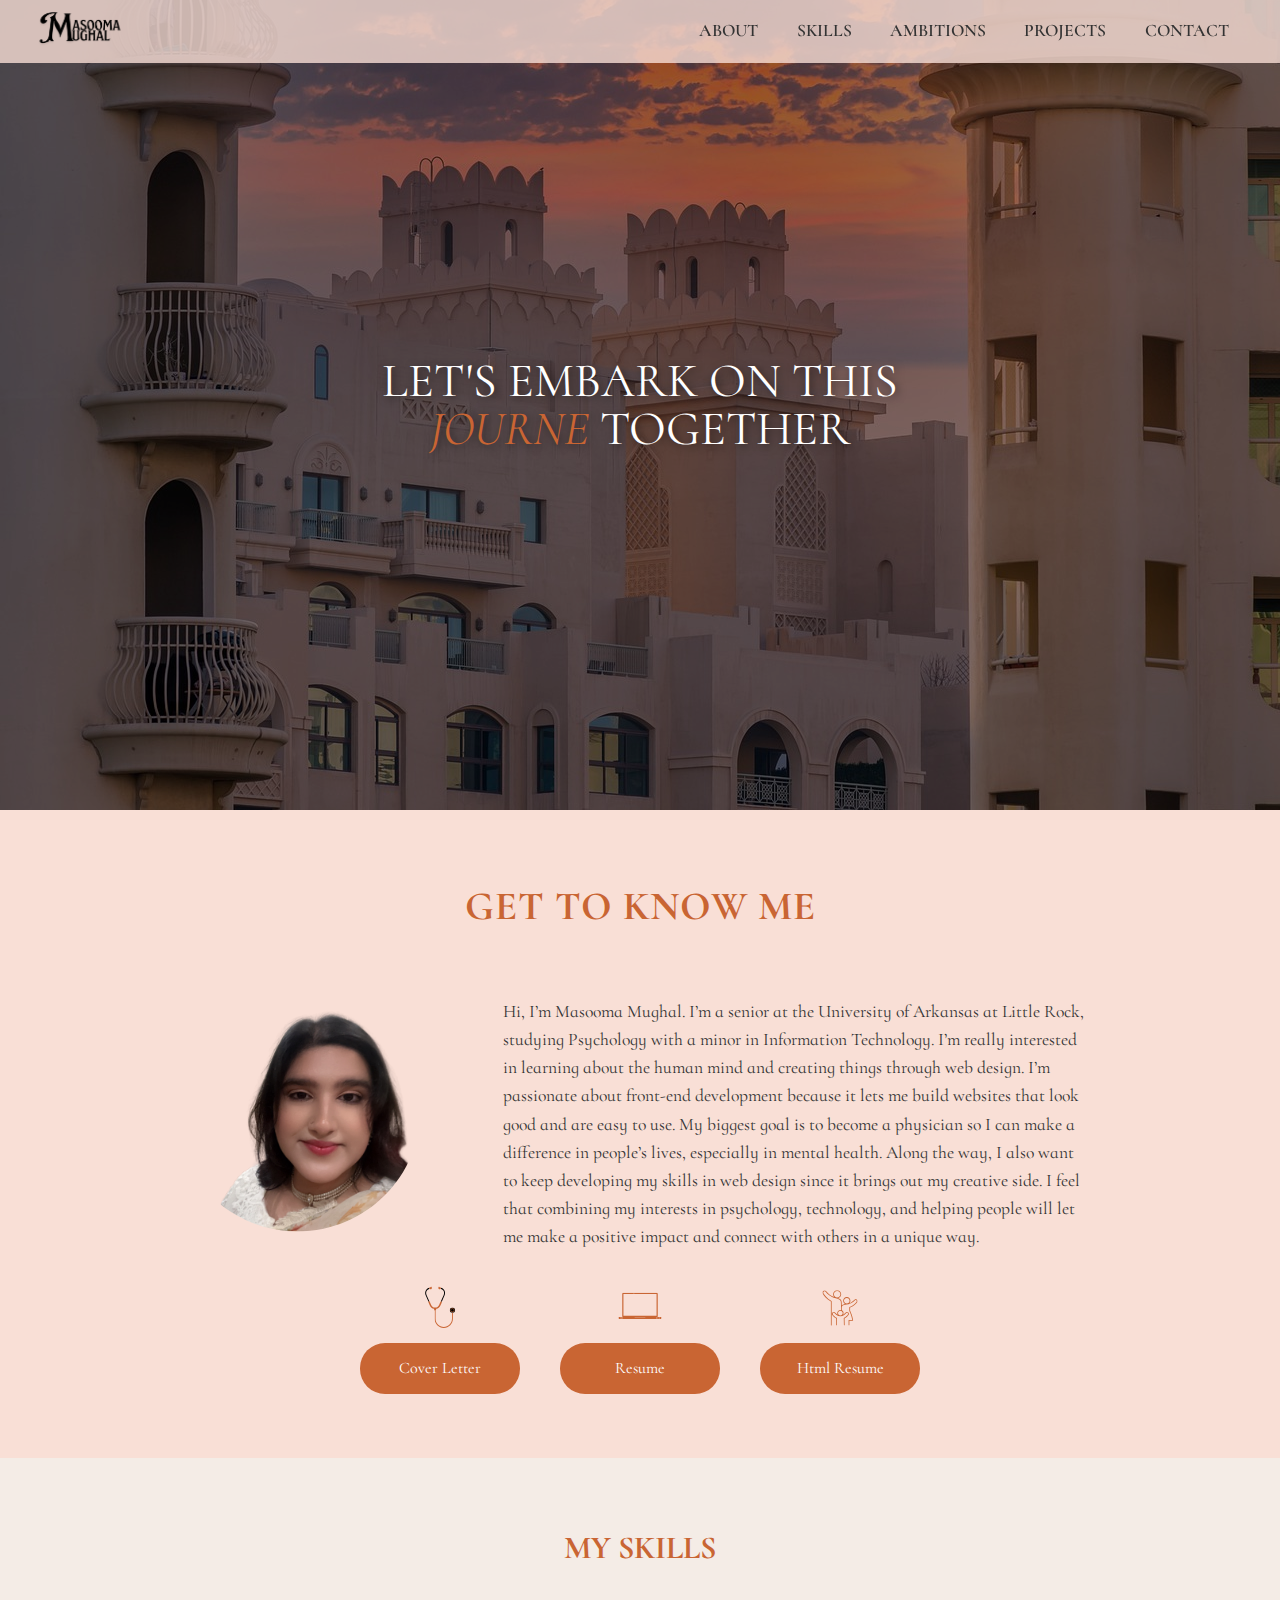
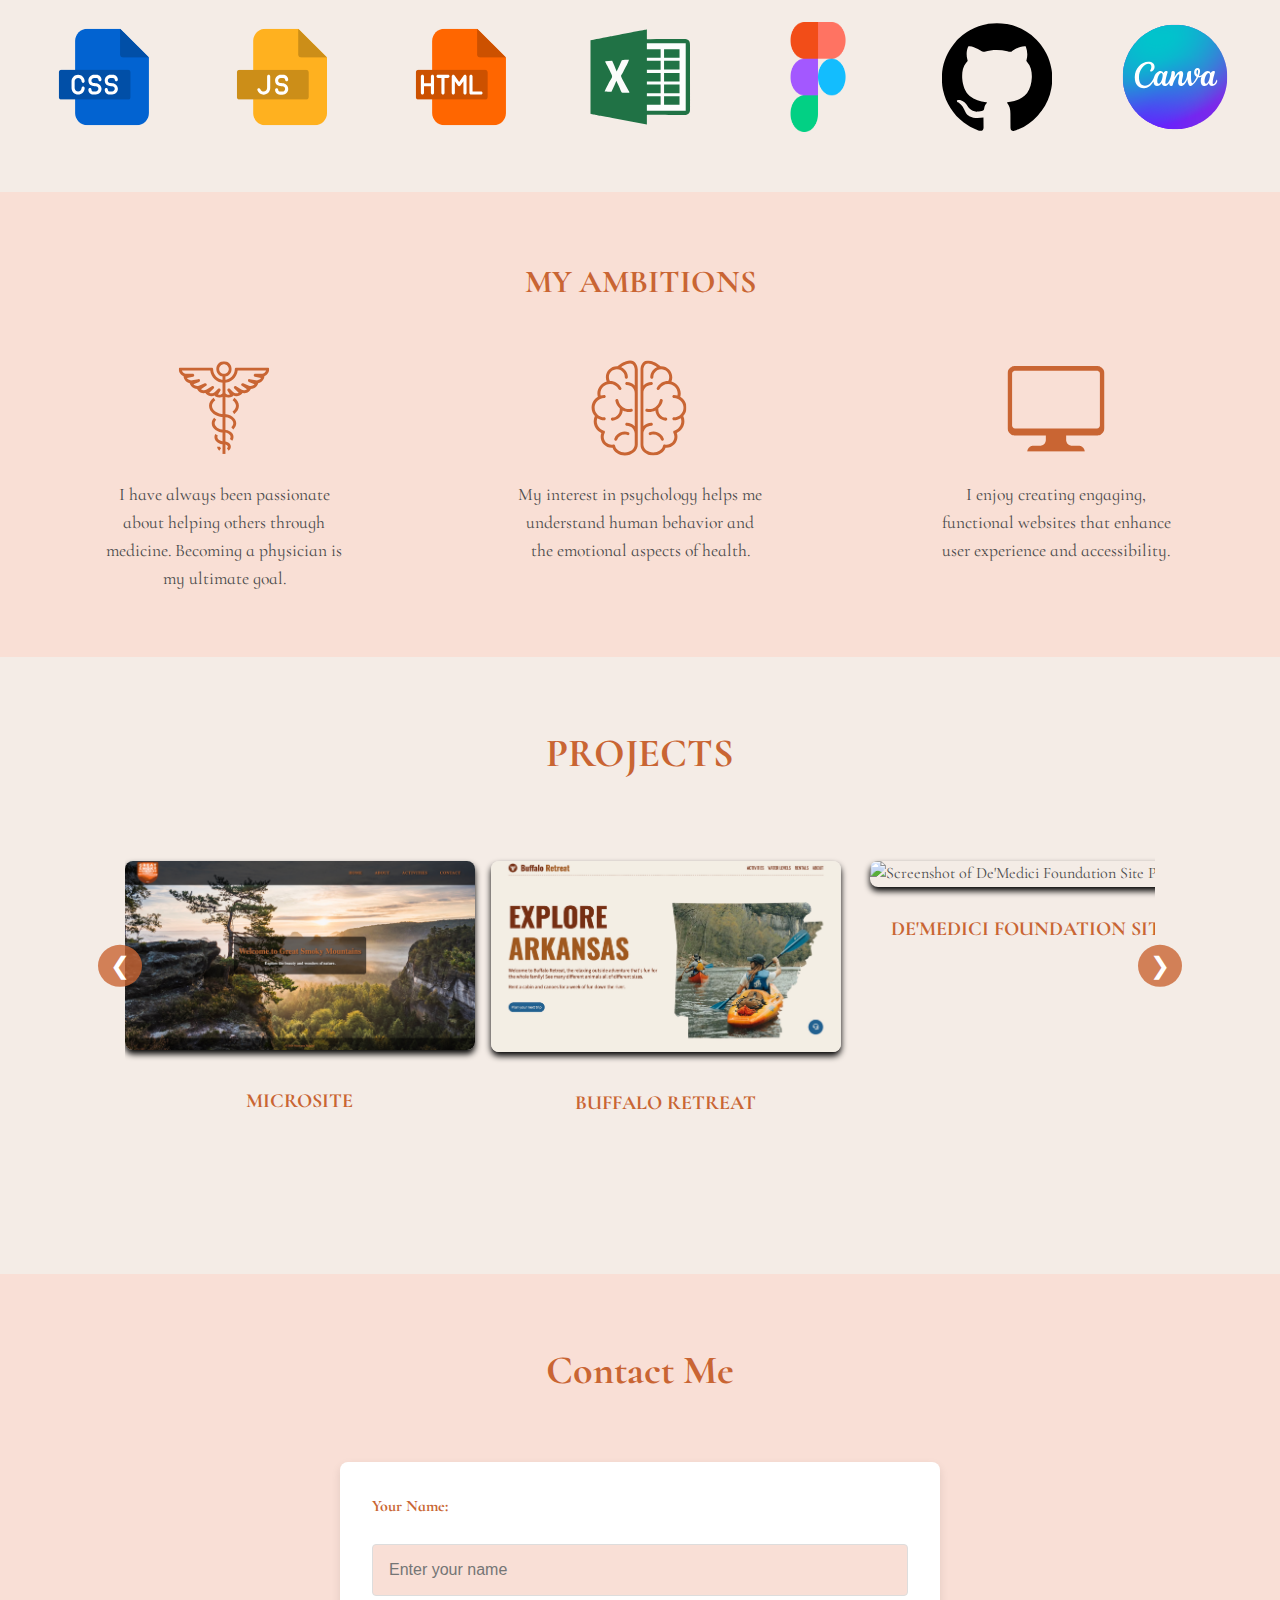
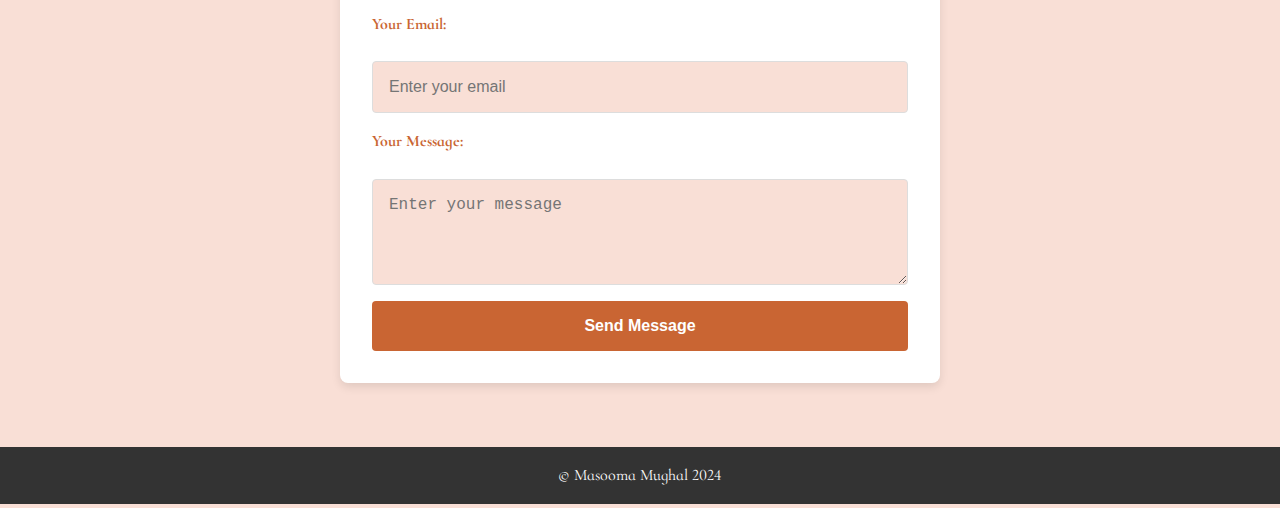
==== commit 5d8cf7cc: "updated portfoilo" ====
--- a/index.html
+++ b/index.html
@@ -204,12 +204,23 @@
         <button class="carousel-button right-button" aria-label="Scroll Right">&#10095;</button>
     </div>
 </section>
+
    <!-- Contact Section -->
-   <section id="contact" class="contact-section">
-       <h2>Contact Me</h2>
-       <p>Feel free to reach out via email or LinkedIn for collaboration or opportunities.</p>
-       <a href="mailto:masooma@example.com">Email Me</a>
-   </section>
+<section id="contact" class="contact-section">
+    <h2>Contact Me</h2>
+    <form action="https://formspree.io/f/xkgnrzkb" method="POST" class="contact-form">
+       <label for="name">Your Name:</label>
+       <input type="text" id="name" name="name" placeholder="Enter your name" required>
+ 
+       <label for="email">Your Email:</label>
+       <input type="email" id="email" name="email" placeholder="Enter your email" required>
+ 
+       <label for="message">Your Message:</label>
+       <textarea id="message" name="message" rows="4" placeholder="Enter your message" required></textarea>
+ 
+       <button type="submit" class="submit-button">Send Message</button>
+    </form>
+ </section>
 
 
    <!-- Footer -->
--- a/portfolio/assets/css/style.css
+++ b/portfolio/assets/css/style.css
@@ -327,8 +327,9 @@
    align-items: center;
    justify-content: center;
    overflow: hidden;
-   max-width: 80%; /* Adjust width as needed */
+   max-width: 90%; /* Adjusted width to make carousel larger */
    margin: 0 auto;
+   padding: 0 2em; /* Adjusted padding to create space for buttons */
 }
 
 /* Carousel (scrollable area) */
@@ -353,21 +354,20 @@
 
 /* Individual project image and text */
 .project {
-   min-width: 300px;
-   max-width: 350px;
+   min-width: 350px; /* Increased minimum width */
+   max-width: 400px; /* Increased maximum width */
    text-align: center;
    margin-bottom: 2em;
 }
 
+/* Project image styles */
 .project-screenshot {
    width: 100%;
    height: auto;
    border-radius: 8px;
    margin-bottom: 1em;
    transition: transform 0.3s ease-in-out;
-   background-color: rgb(2, 2, 2); /* Fix image blending with background */
-   padding: 5px; /* Add padding around images to prevent blending */
-   box-shadow: 0 4px 6px rgba(0, 0, 0, 0.1); /* Subtle shadow around images */
+   box-shadow: 0 4px 6px rgb(2, 2, 2);; /* Subtle shadow around images */
 }
 
 /* Add hover effect on images */
@@ -394,47 +394,127 @@
 /* Button styles for carousel */
 .carousel-button {
    position: absolute;
-   top: 50%;
-   transform: translateY(-50%);
-   background-color: #C96533;
+   top: 33%;
+   transform: translateY(-50%); /* Center vertically */
+   background-color: rgba(201, 101, 51, 0.8); /* Transparent background */
    color: white;
    border: none;
-   font-size: 2rem;
+   font-size: 1.5rem; /* Smaller font size */
    cursor: pointer;
-   padding: 0.5em 0.7em;
+   padding: 0.3em 0.5em; /* Smaller padding */
    border-radius: 50%;
    z-index: 2;
 }
 
+/* Positioning of left and right buttons */
 .left-button {
-   left: -20px;
+   left: 5px; /* Position slightly inside the container */
 }
 
 .right-button {
-   right: -20px;
+   right: 5px; /* Position slightly inside the container */
 }
 
 /* Optional styling for button hover */
 .carousel-button:hover {
-   background-color: #a5532b;
-}
-
-
-
-
-
- 
+   background-color: rgba(201, 101, 51); /* Darker on hover */
+}
+
+
  /* Contact Section */
- .contact-section {
-    padding: 4em 2em;
-    background-color: #F9DFD6; 
-    text-align: center;
- }
- 
- 
- .contact-section a {
-    color: #C96533; 
- }
+.contact-section {
+   padding: 4em 2em;
+   background-color: #F9DFD6; /* Same as background color used in other sections */
+   text-align: center;
+}
+
+/* Heading in Contact Section */
+.contact-section h2 {
+   color: #C96533; /* Matches your theme color */
+   font-family: 'Cormorant', serif;
+   font-size: 2.5rem;
+   margin-bottom: 1.5em;
+}
+
+/* Contact Form */
+.contact-form {
+   display: flex;
+   flex-direction: column;
+   gap: 1em;
+   max-width: 600px;
+   margin: 0 auto;
+   background-color: #ffffff; /* White background for the form */
+   padding: 2em;
+   border-radius: 8px;
+   box-shadow: 0 4px 10px rgba(0, 0, 0, 0.1); /* Subtle shadow */
+}
+
+/* Form Fields */
+.contact-form label {
+   font-size: 1rem;
+   font-weight: bold;
+   color: #C96533;
+   text-align: left;
+   margin-bottom: 0.5em;
+}
+
+.contact-form input,
+.contact-form textarea {
+   padding: 1em;
+   font-size: 1rem;
+   border: 1px solid #ddd;
+   border-radius: 4px;
+   width: 100%;
+   box-sizing: border-box;
+   background-color: #f9dfd6; /* Matches the background color of the section */
+}
+
+.contact-form input:focus,
+.contact-form textarea:focus {
+   outline: none;
+   border-color: #C96533; /* Highlight border on focus */
+}
+
+/* Submit Button */
+.submit-button {
+   padding: 1em;
+   background-color: #C96533; /* Matches your theme color */
+   color: white;
+   border: none;
+   font-size: 1rem;
+   font-weight: bold;
+   cursor: pointer;
+   border-radius: 4px;
+   transition: background-color 0.3s ease;
+}
+
+.submit-button:hover {
+   background-color: #a5532b; /* Darker shade for hover effect */
+}
+
+.submit-button:active {
+   transform: scale(0.98); /* Slight scale effect on click */
+}
+
+/* Responsive Styles */
+@media (max-width: 768px) {
+   .contact-form {
+      padding: 1.5em;
+   }
+
+   .contact-form label {
+      font-size: 0.9rem;
+   }
+
+   .contact-form input,
+   .contact-form textarea {
+      font-size: 0.9rem;
+   }
+
+   .submit-button {
+      font-size: 0.9rem;
+   }
+}
  
  
  /* Footer */
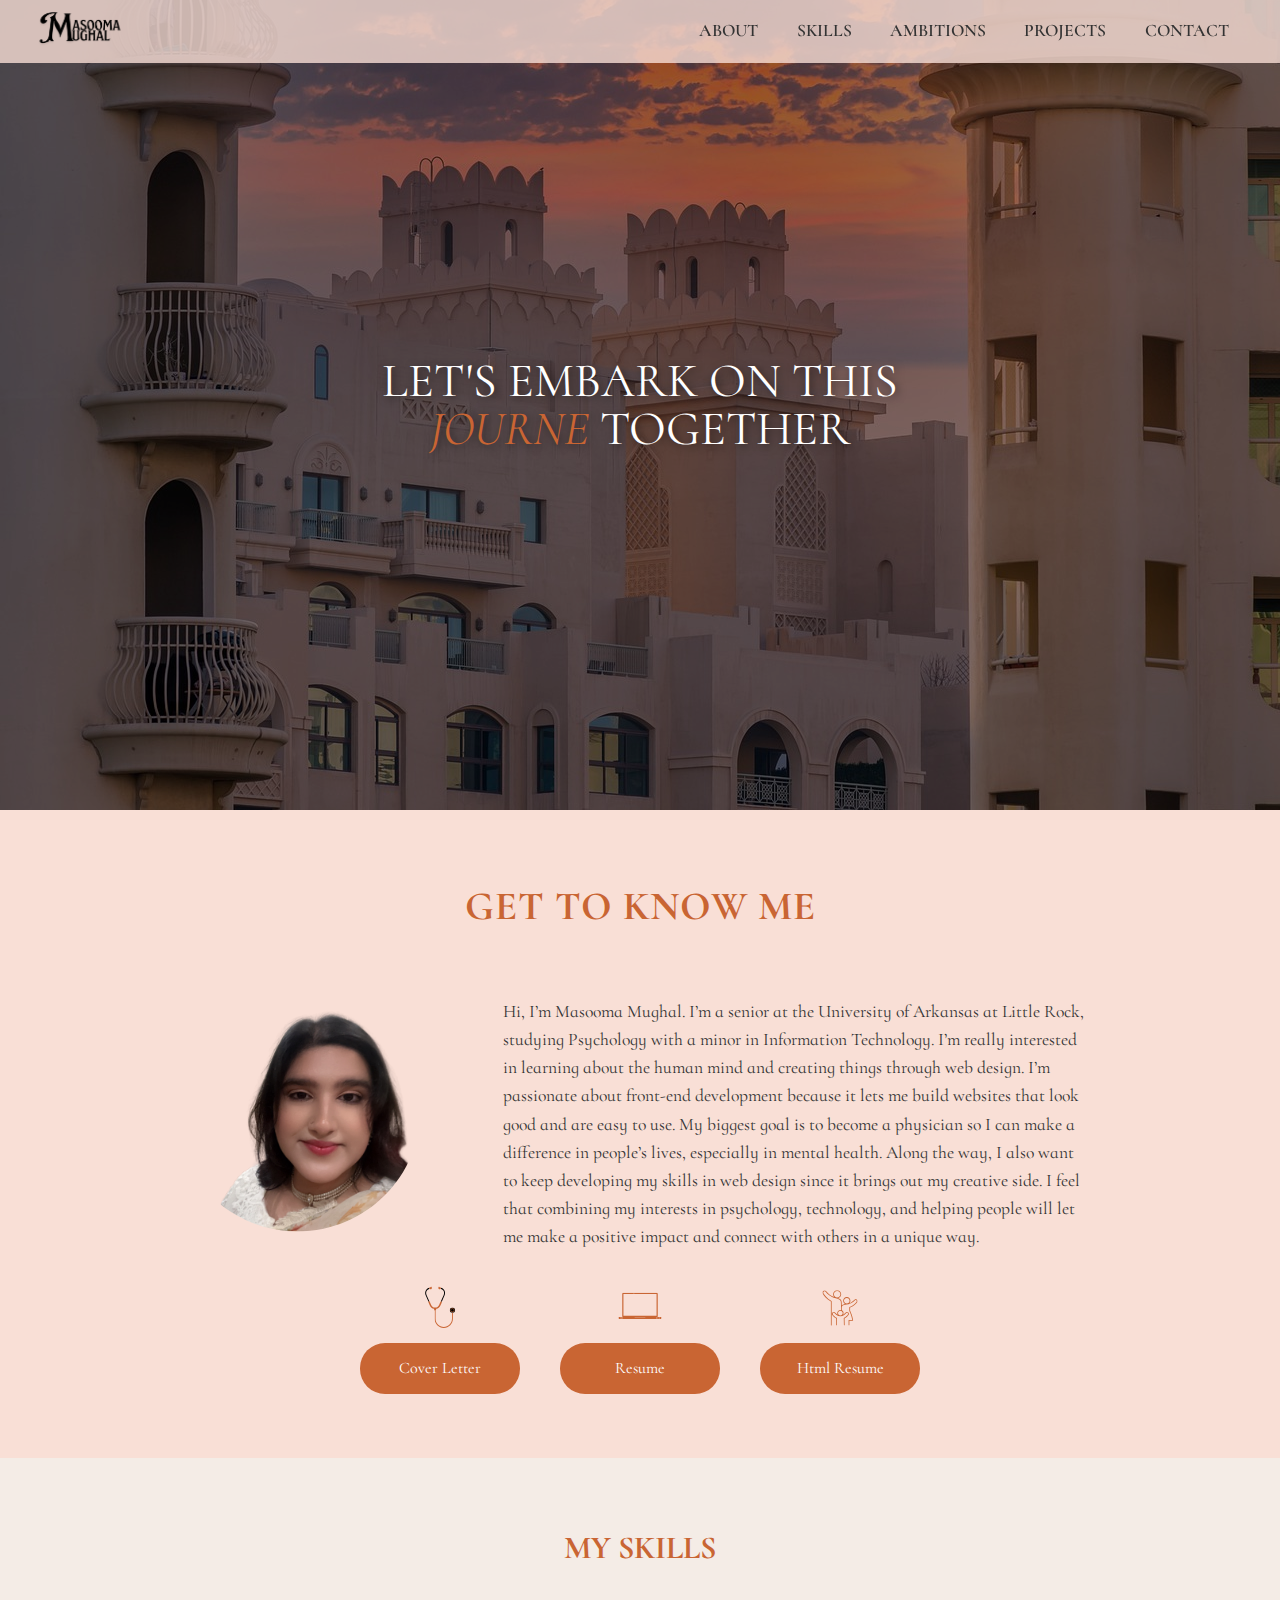
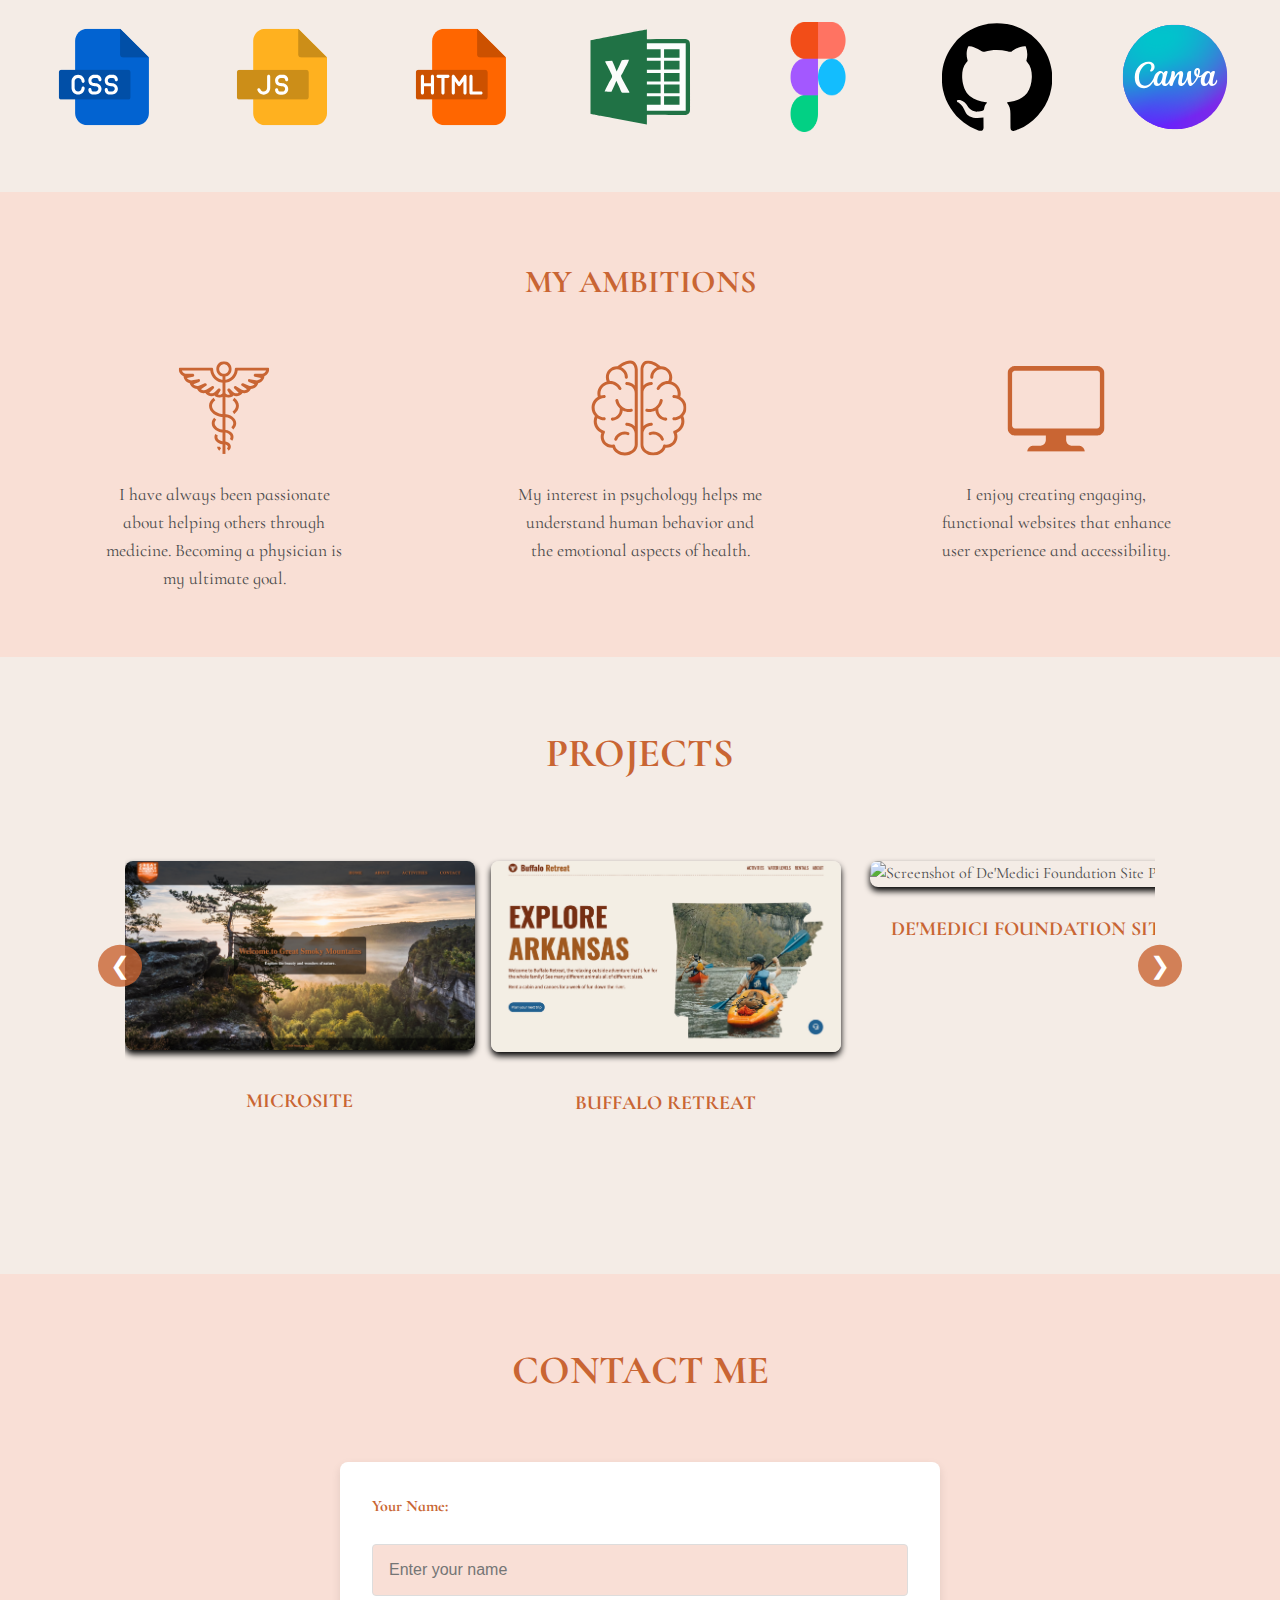
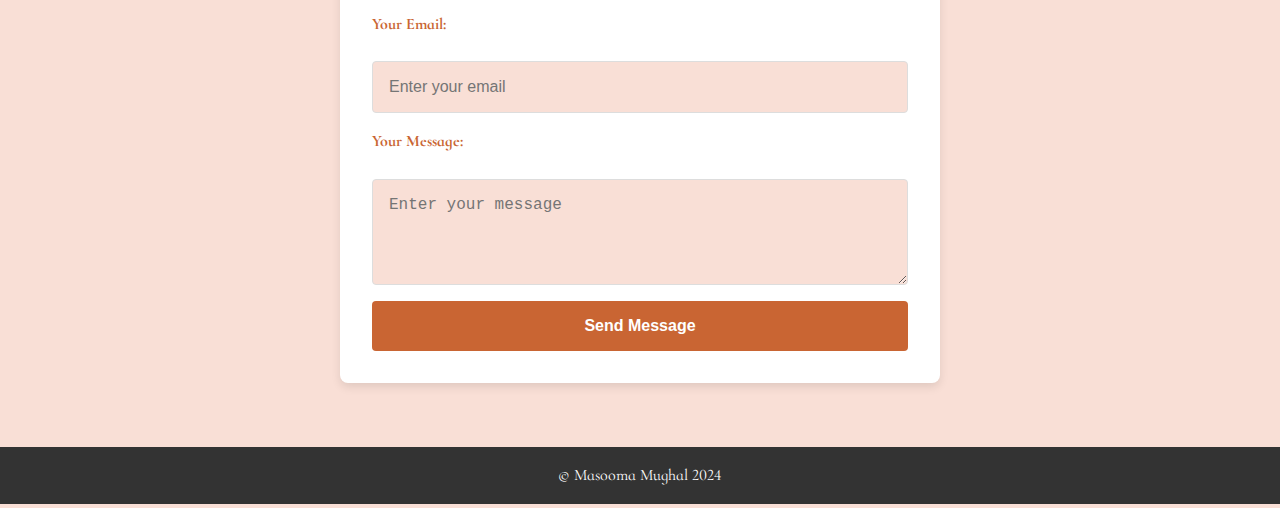
==== commit 14480efd: "updated portfoilo" ====
--- a/index.html
+++ b/index.html
@@ -20,7 +20,7 @@
         <li><a href="#about">ABOUT</a></li>
         <li><a href="#skills">SKILLS</a></li>
         <li><a href="#ambitions">AMBITIONS</a></li>
-        <li><a href="#portfolio">PROJECTS</a></li>
+        <li><a href="#project">PROJECTS</a></li>
         <li><a href="#contact">CONTACT</a></li>
     </ul>
 </nav>
@@ -61,7 +61,7 @@
 </section>
 
 <!-- Skills Section -->
-<section id="my skills" class="skills-section">
+<section id="skills" class="skills-section">
     <h2>MY SKILLS</h2>
     <div class="skills-grid">
         <div class="skills">
@@ -207,7 +207,7 @@
 
    <!-- Contact Section -->
 <section id="contact" class="contact-section">
-    <h2>Contact Me</h2>
+    <h2>CONTACT ME</h2>
     <form action="https://formspree.io/f/xkgnrzkb" method="POST" class="contact-form">
        <label for="name">Your Name:</label>
        <input type="text" id="name" name="name" placeholder="Enter your name" required>
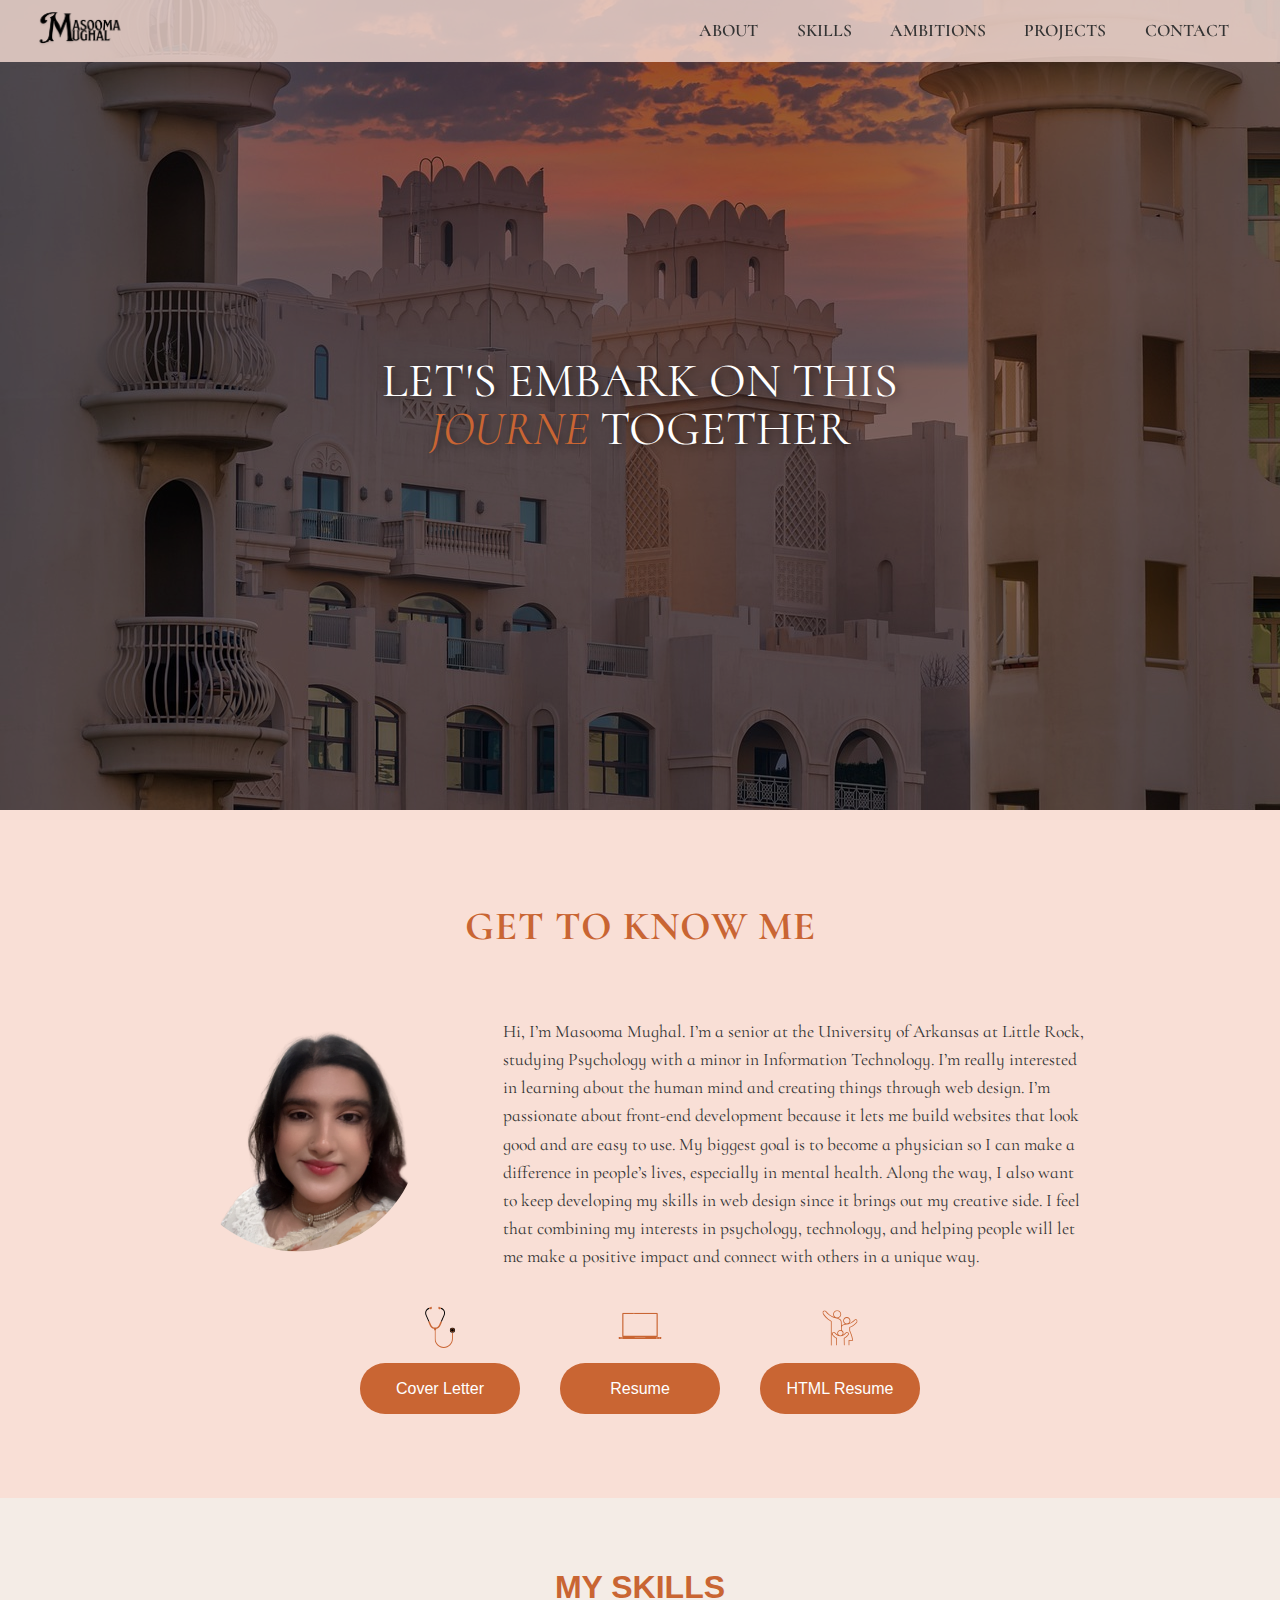
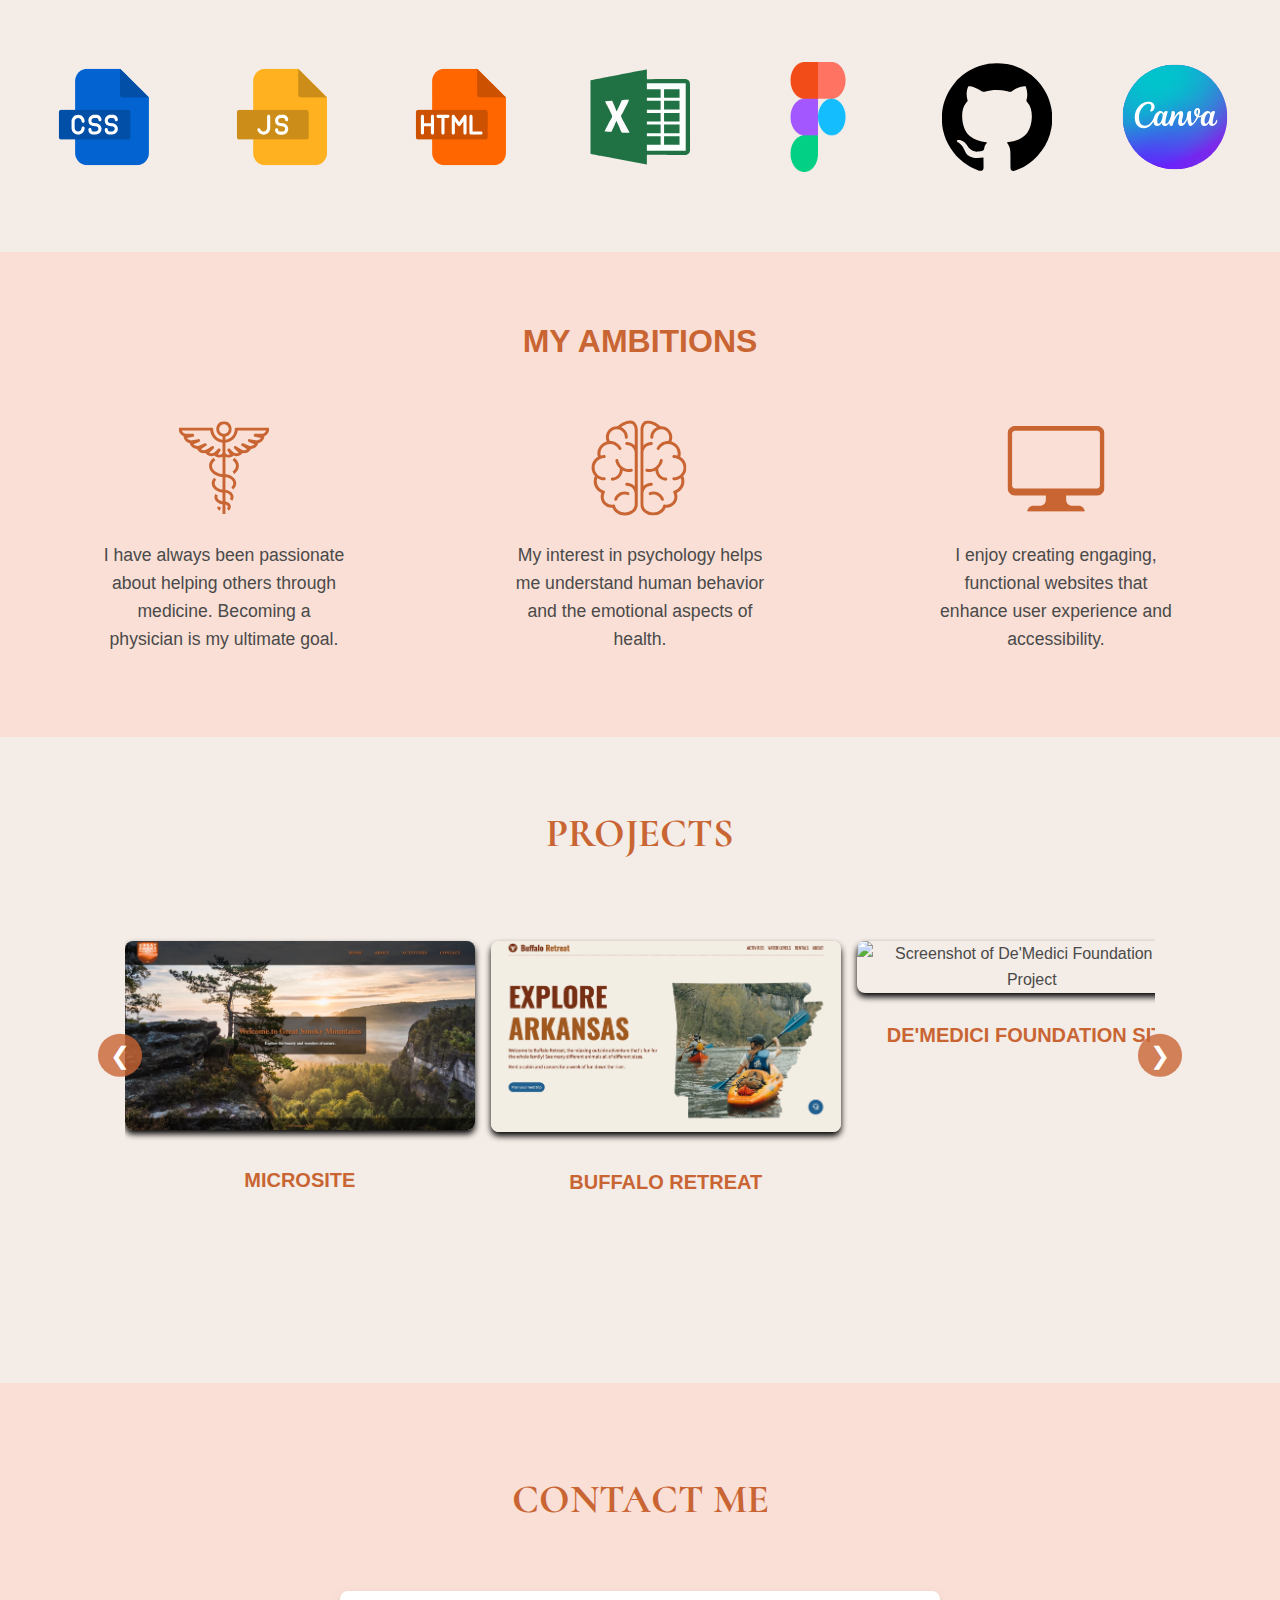
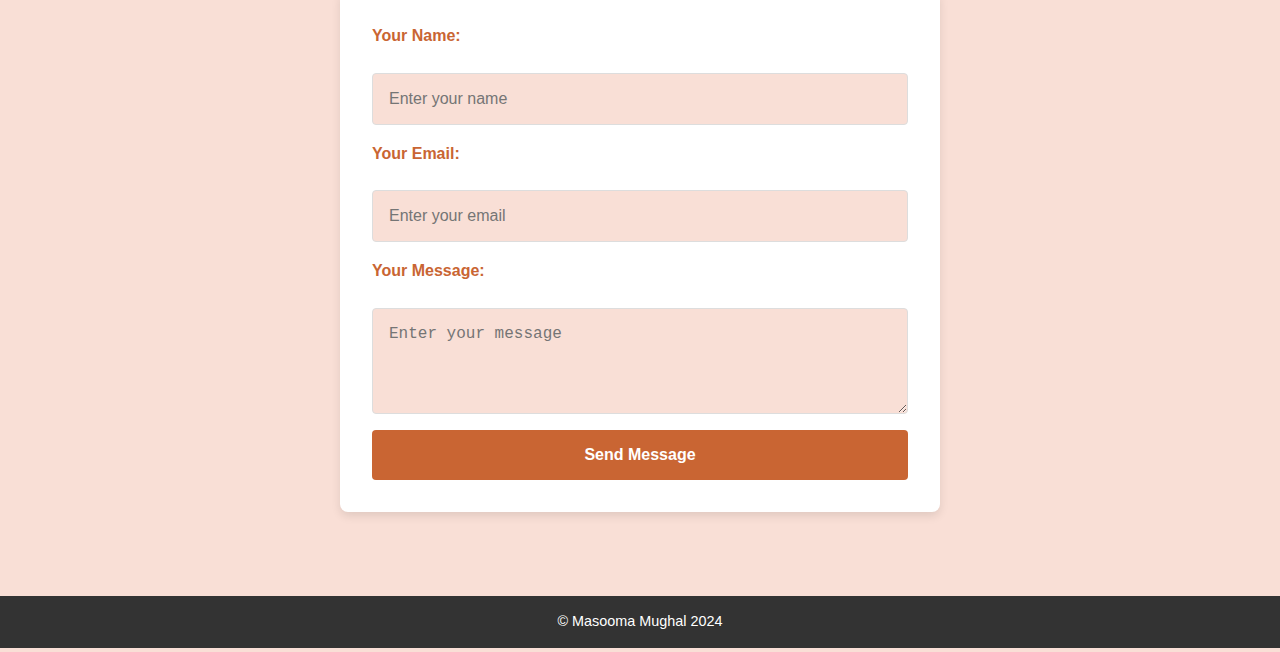
==== commit 64f5c5d4: "updated portfoilo" ====
--- a/index.html
+++ b/index.html
@@ -11,19 +11,21 @@
 </head>
 <body>
   <!-- Navigation Bar -->
-<nav>
-    <div class="logo">
-        <img src="portfolio/assets/img/masooma-logo.svg" alt="Masooma Logo">
-    </div>
-    <button class="menu-toggle">Menu</button> <!-- Menu button -->
-    <ul>
-        <li><a href="#about">ABOUT</a></li>
-        <li><a href="#skills">SKILLS</a></li>
-        <li><a href="#ambitions">AMBITIONS</a></li>
-        <li><a href="#project">PROJECTS</a></li>
-        <li><a href="#contact">CONTACT</a></li>
-    </ul>
-</nav>
+  <nav>
+    <div id="fixes">
+        <div class="logo">
+            <img src="portfolio/assets/img/masooma-logo.svg" alt="Masooma Logo">
+        </div>
+        <button class="menu-toggle">Menu</button> <!-- Menu button -->
+        </div>
+        <ul>
+            <li><a href="#about">ABOUT</a></li>
+            <li><a href="#skills">SKILLS</a></li>
+            <li><a href="#ambitions">AMBITIONS</a></li>
+            <li><a href="#project">PROJECTS</a></li>
+            <li><a href="#contact">CONTACT</a></li>
+        </ul>
+    </nav> 
 
 
    <!-- Banner Image Section -->
@@ -55,7 +57,8 @@
         </div>
         <div class="btn-container">
             <img src="portfolio/assets/img/family.svg" alt="Icon 3" class="button-icon">
-            <a href="https://drive.google.com/file/d/1Rj_XB2b33mhzotDaiULtTZigD0vgvh0o/view?usp=sharing" class="btn" target="_blank">Html Resume</a>
+            <a href="resume.html" class="btn" target="_self">HTML Resume</a>
+
         </div>
     </div>
 </section>
--- a/portfolio/assets/css/style.css
+++ b/portfolio/assets/css/style.css
@@ -12,7 +12,102 @@
     background-color: rgb(249,223,214); /* Background color */
     color: #4a4a4a; /* Body Text */
  }
- 
+
+ /* Resume Container */
+body {
+   font-family: Arial, sans-serif;
+   background-color: #F9DFD6;
+   margin: 0;
+   padding: 0;
+}
+
+.resume-container {
+   max-width: 800px;
+   margin: 30px auto;
+   background-color: #FFFFFF;
+   padding: 20px;
+   border-radius: 10px;
+   box-shadow: 0 4px 6px rgba(0, 0, 0, 0.1);
+}
+
+header h1 {
+   text-align: center;
+   color: #C96533;
+}
+
+header .job-title {
+   text-align: center;
+   font-size: 1.2rem;
+   color: #333;
+   font-style: italic;
+}
+
+h2 {
+   color: #C96533;
+   font-size: 1.4rem;
+   margin-bottom: 10px;
+}
+
+ul {
+   list-style-type: none;
+   padding-left: 0;
+}
+
+ul li {
+   margin-bottom: 8px;
+}
+
+a {
+   color: #C96533;
+   text-decoration: none;
+}
+
+a:hover {
+   text-decoration: underline;
+}
+
+/* Section Styles */
+section {
+   margin-bottom: 20px;
+}
+
+.job ul {
+   margin-left: 20px;
+}
+
+.job h3 {
+   margin: 0;
+   color: #333;
+   font-weight: bold;
+}
+
+.job p {
+   color: #777;
+   font-size: 0.95rem;
+   margin: 5px 0;
+}
+
+.skills ul, .certifications ul {
+   display: flex;
+   flex-wrap: wrap;
+   gap: 20px;
+}
+
+.skills li, .certifications li {
+   background-color: #C96533;
+   color: white;
+   padding: 5px 10px;
+   border-radius: 5px;
+}
+
+footer {
+   text-align: center;
+   font-size: 0.9rem;
+   margin-top: 20px;
+   color: #333;
+}
+
+
  
  /* Navbar styling */
  nav {
@@ -568,6 +663,10 @@
        border: none;
        border-radius: 5px; /* Rounded corners */
    }
+   #fixes{
+      display:flex;
+      justify-content:space-between;
+    } 
 }
 
 /* Hide the toggle button by default on larger screens */
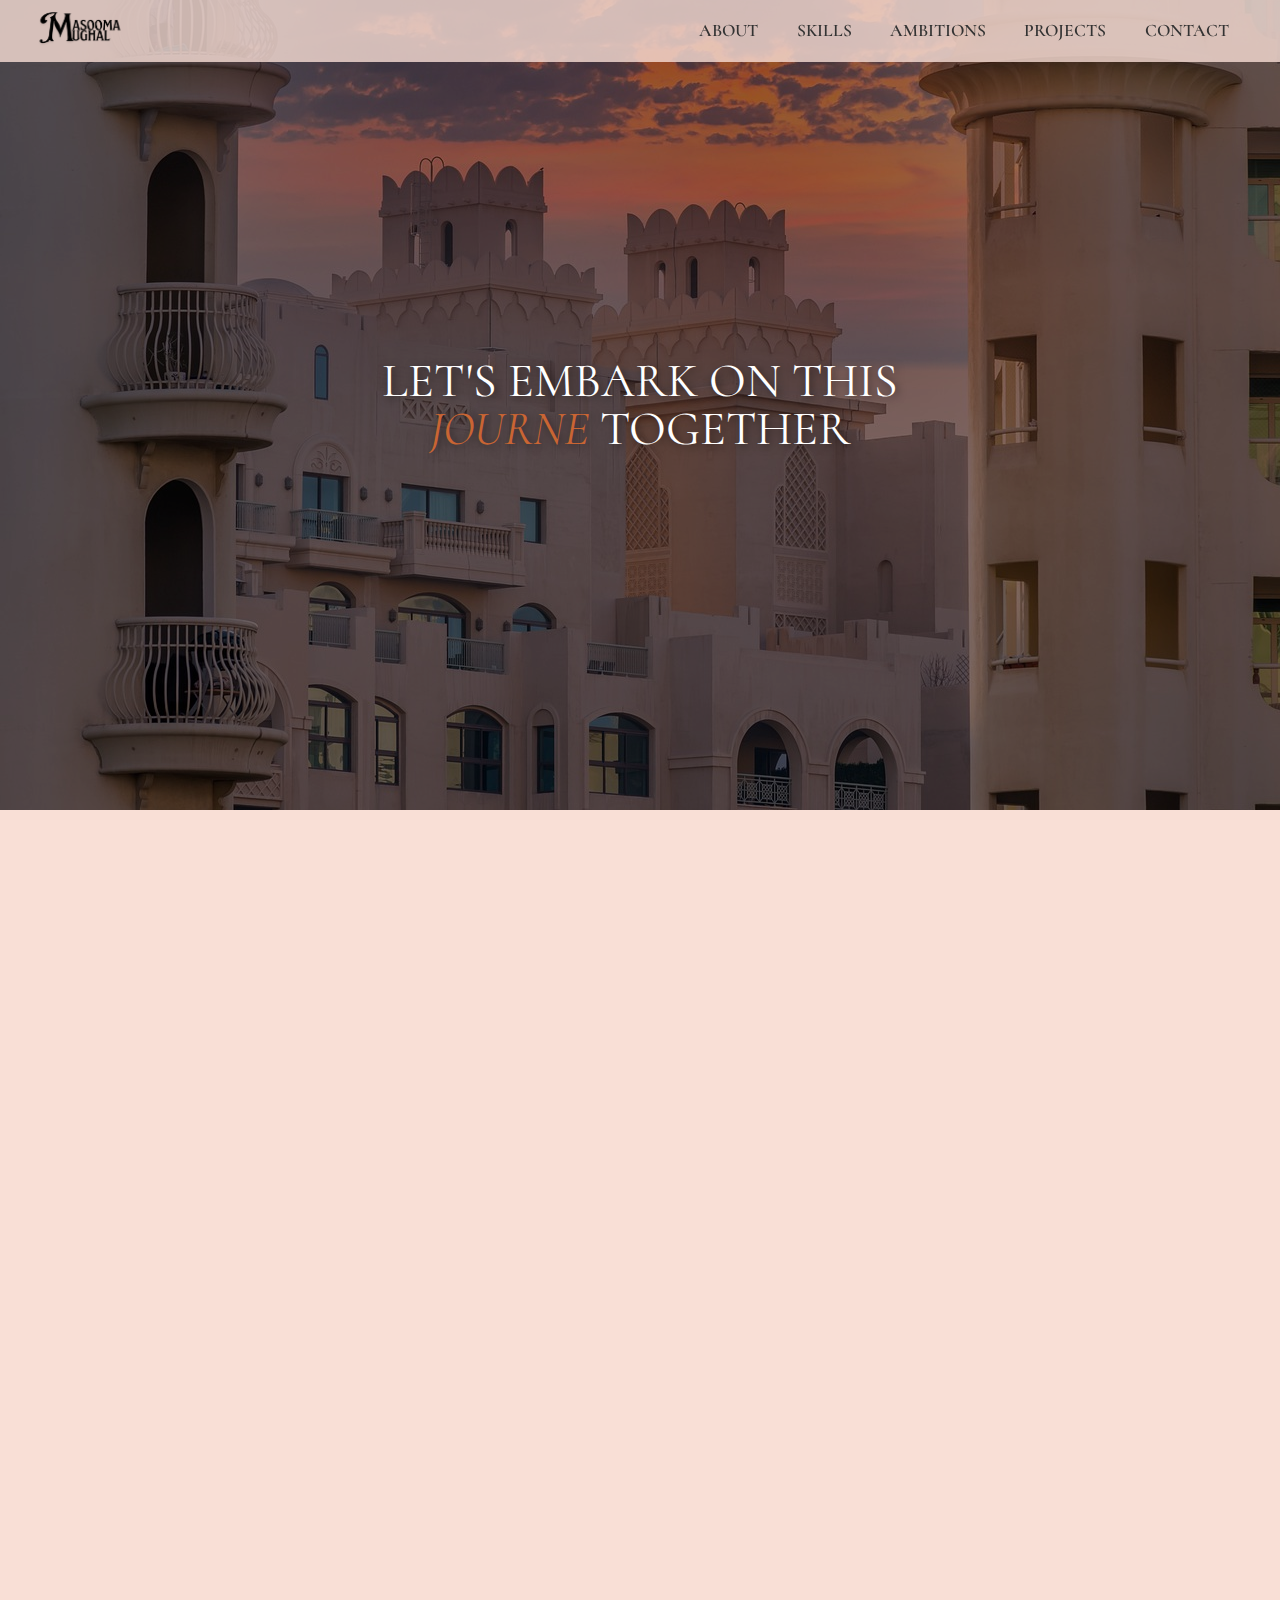
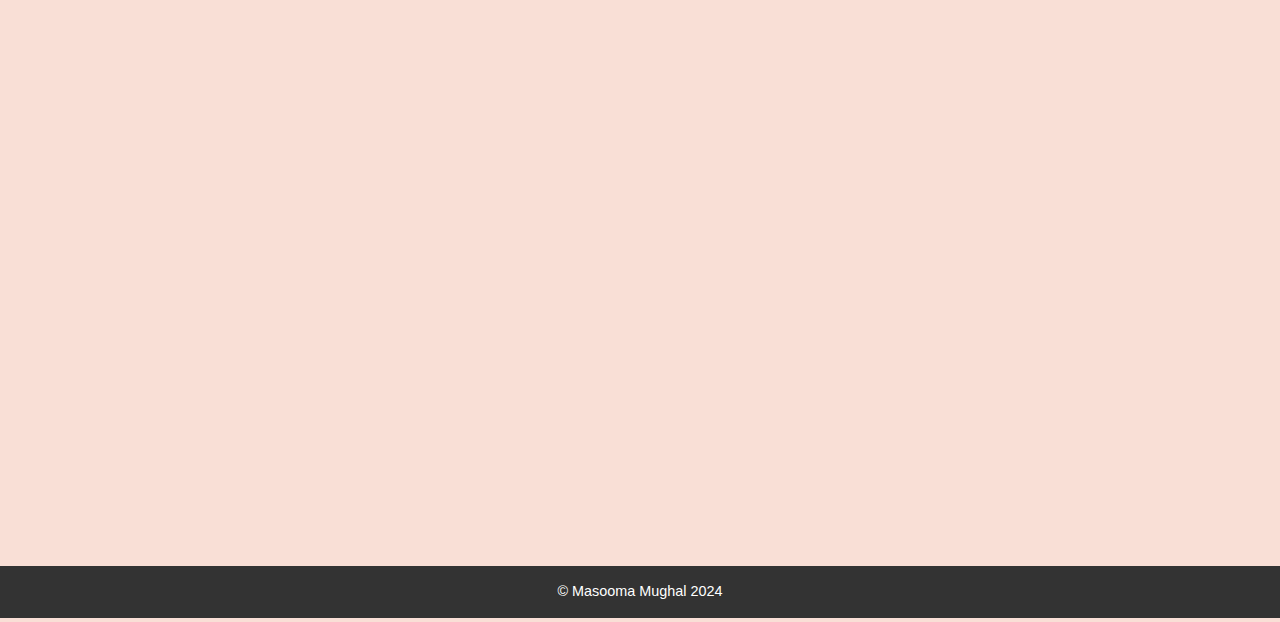
==== commit 474c292d: "updated portfoilo" ====
--- a/index.html
+++ b/index.html
@@ -49,11 +49,11 @@
     <div class="buttons">
         <div class="btn-container">
             <img src="portfolio/assets/img/sethscope.svg" alt="Icon 1" class="button-icon">
-            <a href="https://drive.google.com/file/d/1x0QxEEJmFG9HMwFj6NWPF2C_slLQtv8p/view?usp=sharing" class="btn" target="_blank">Cover Letter</a>
+            <a href="portfolio/assets/img/Masooma Mughal Cover Letter (1).pdf" class="btn" target="_blank">Cover Letter</a>
         </div>
         <div class="btn-container">
             <img src="portfolio/assets/img/laptop.svg" alt="Icon 2" class="button-icon">
-            <a href="https://drive.google.com/file/d/1Rj_XB2b33mhzotDaiULtTZigD0vgvh0o/view?usp=sharing" class="btn" target="_blank">Resume</a>
+            <a href="portfolio/assets/img/Masooma M Resume.pdf" class="btn" target="_blank">Resume</a>
         </div>
         <div class="btn-container">
             <img src="portfolio/assets/img/family.svg" alt="Icon 3" class="button-icon">
--- a/portfolio/assets/css/style.css
+++ b/portfolio/assets/css/style.css
@@ -5,9 +5,25 @@
     box-sizing: border-box;
  }
  
+ /* Enable smooth scrolling on the whole page */
+html {
+   scroll-behavior: smooth;
+ }
+
+ /* For faster fade-in effect */
+.about-section, .skills-section, .ambitions-section, .project-section, .contact-section {
+   opacity: 0;
+   transform: translateY(30px); /* Start from below */
+   transition: opacity 0.3s ease, transform 0.3s ease; /* Reduced to 0.3s */
+ }
+ 
+ .fade-in {
+   opacity: 1;
+   transform: translateY(0); /* Move to original position */
+ }
  
  body {
-    font-family: 'Cormorant Infant', serif;
+    font-family: 'Cormorant garamond', serif;
     line-height: 1.6;
     background-color: rgb(249,223,214); /* Background color */
     color: #4a4a4a; /* Body Text */
@@ -238,7 +254,7 @@
    max-width: 600px;
    margin: 0 auto;
    font-weight: normal;
-   font-family: 'Cormorant Infant', serif;
+   font-family: 'Cormorant', serif;
 }
 
 .buttons {
@@ -270,6 +286,7 @@
    padding: 0.8em 1.5em; /* Reduced padding for a slimmer button */
    background-color: #C96533;
    color: #fff;
+   font-family: 'Cormorant', serif;
    font-size: 1rem; /* Adjusted font size for balance */
    text-decoration: none;
    border-radius: 25px;
@@ -303,7 +320,8 @@
     font-size: 2em;
     font-weight: bold; 
     margin-bottom: 1.5em; 
-    color:#C96533
+    color:#C96533;
+    font-family: 'Cormorant', serif;
  }
  
  
@@ -341,6 +359,7 @@
     font-size: 1.1em;
     color: #4a4a4a; 
     line-height: 1.6;
+    font-family: 'Cormorant', serif;
  }
 
  /* Skills Section */
@@ -354,7 +373,8 @@
    font-size: 2em;
    font-weight: bold;
    margin-bottom: 1.5em;
-   color:#C96533
+   color:#C96533;
+   font-family: 'Cormorant', serif;
 }
 
 .skills-grid {
@@ -477,6 +497,7 @@
    color: #C96533;
    margin-top: 0.5em;
    text-decoration: none; /* Remove underline */
+   font-family: 'Cormorant', serif;
 }
 
 /* Ensure links don’t have underlines */
